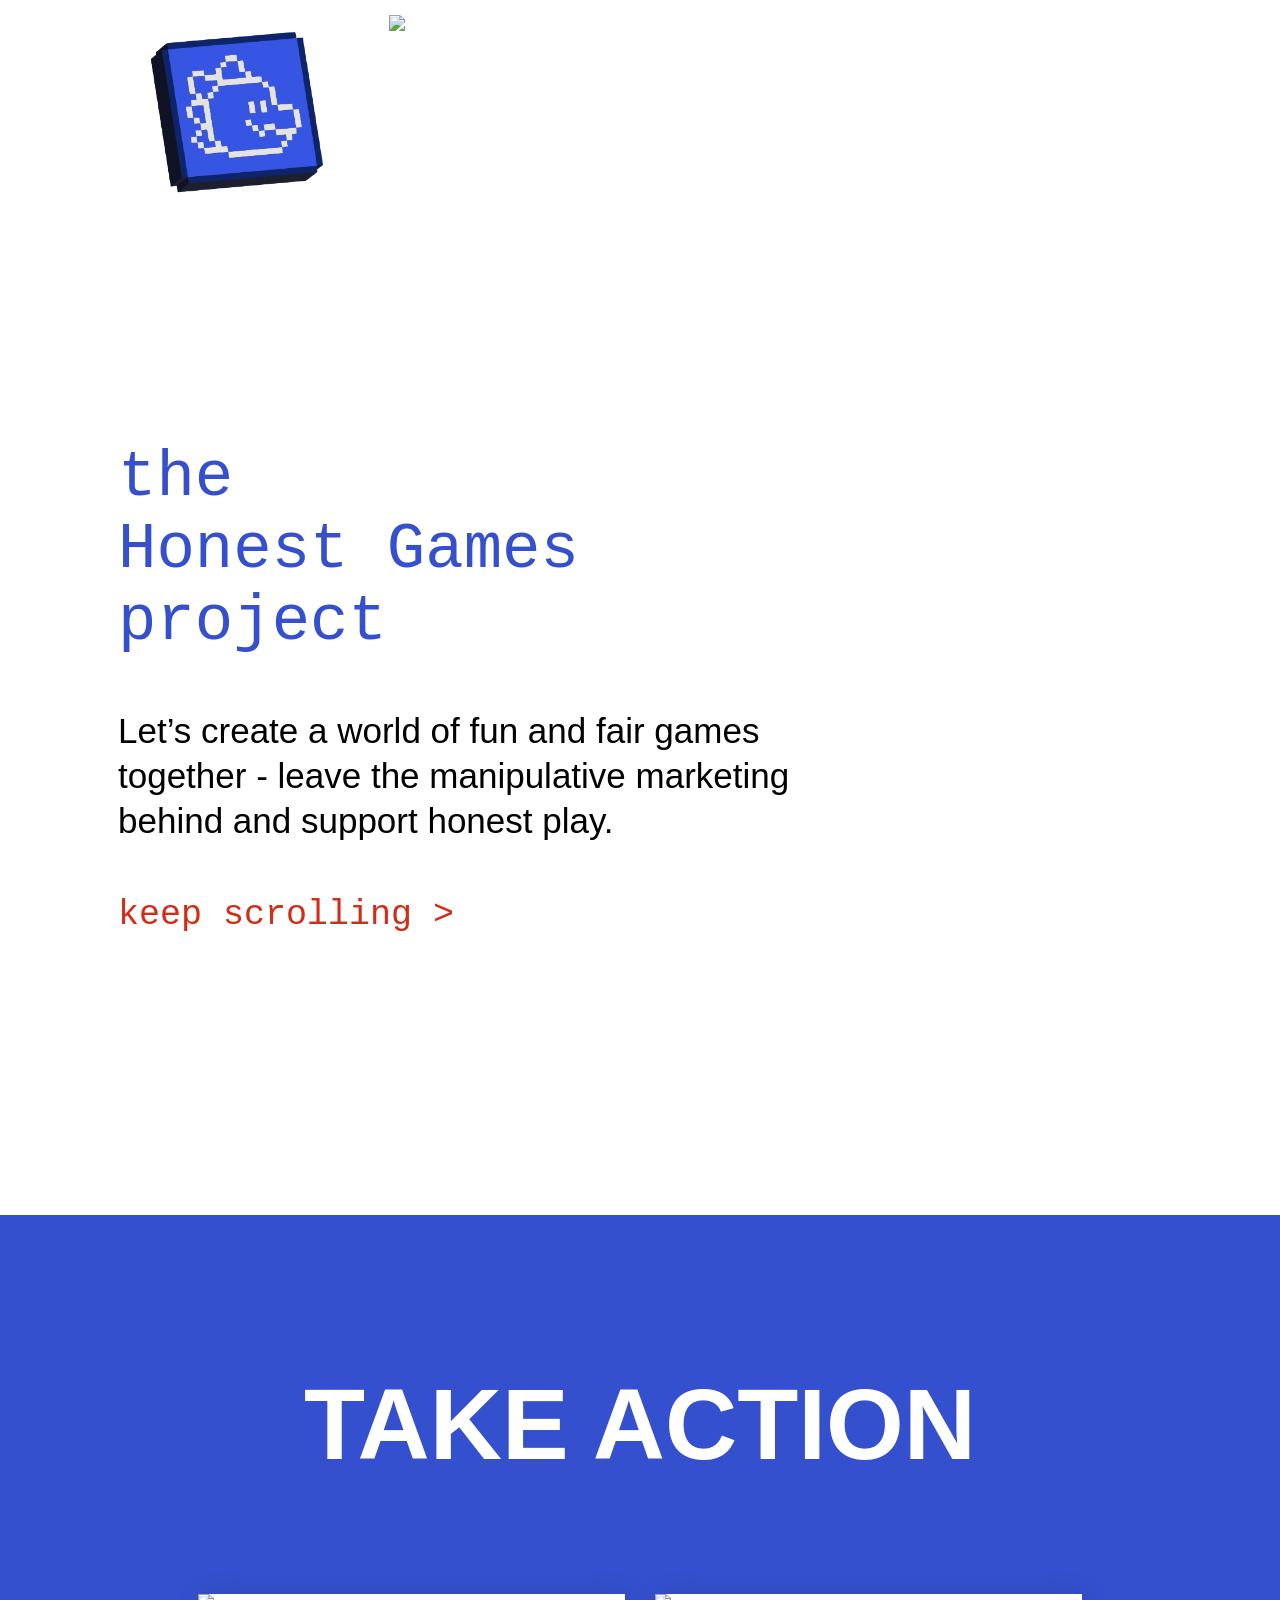
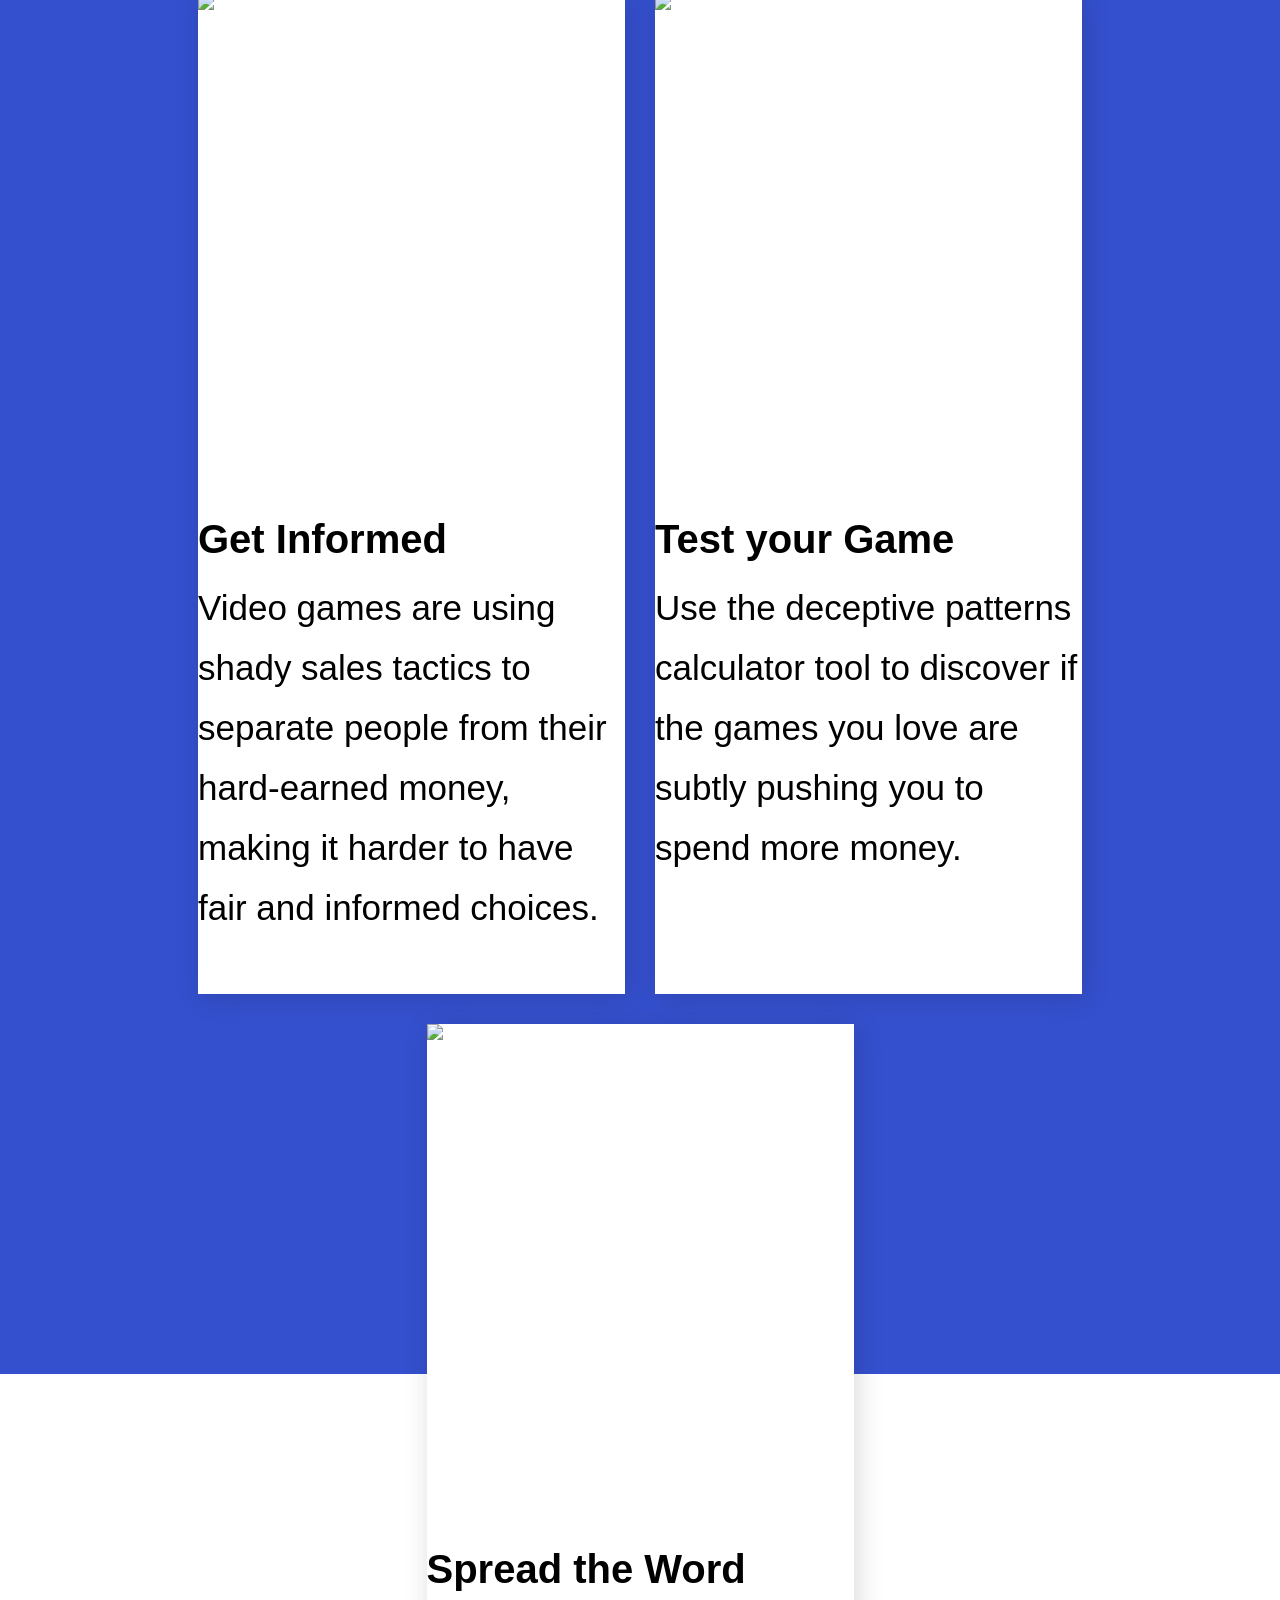
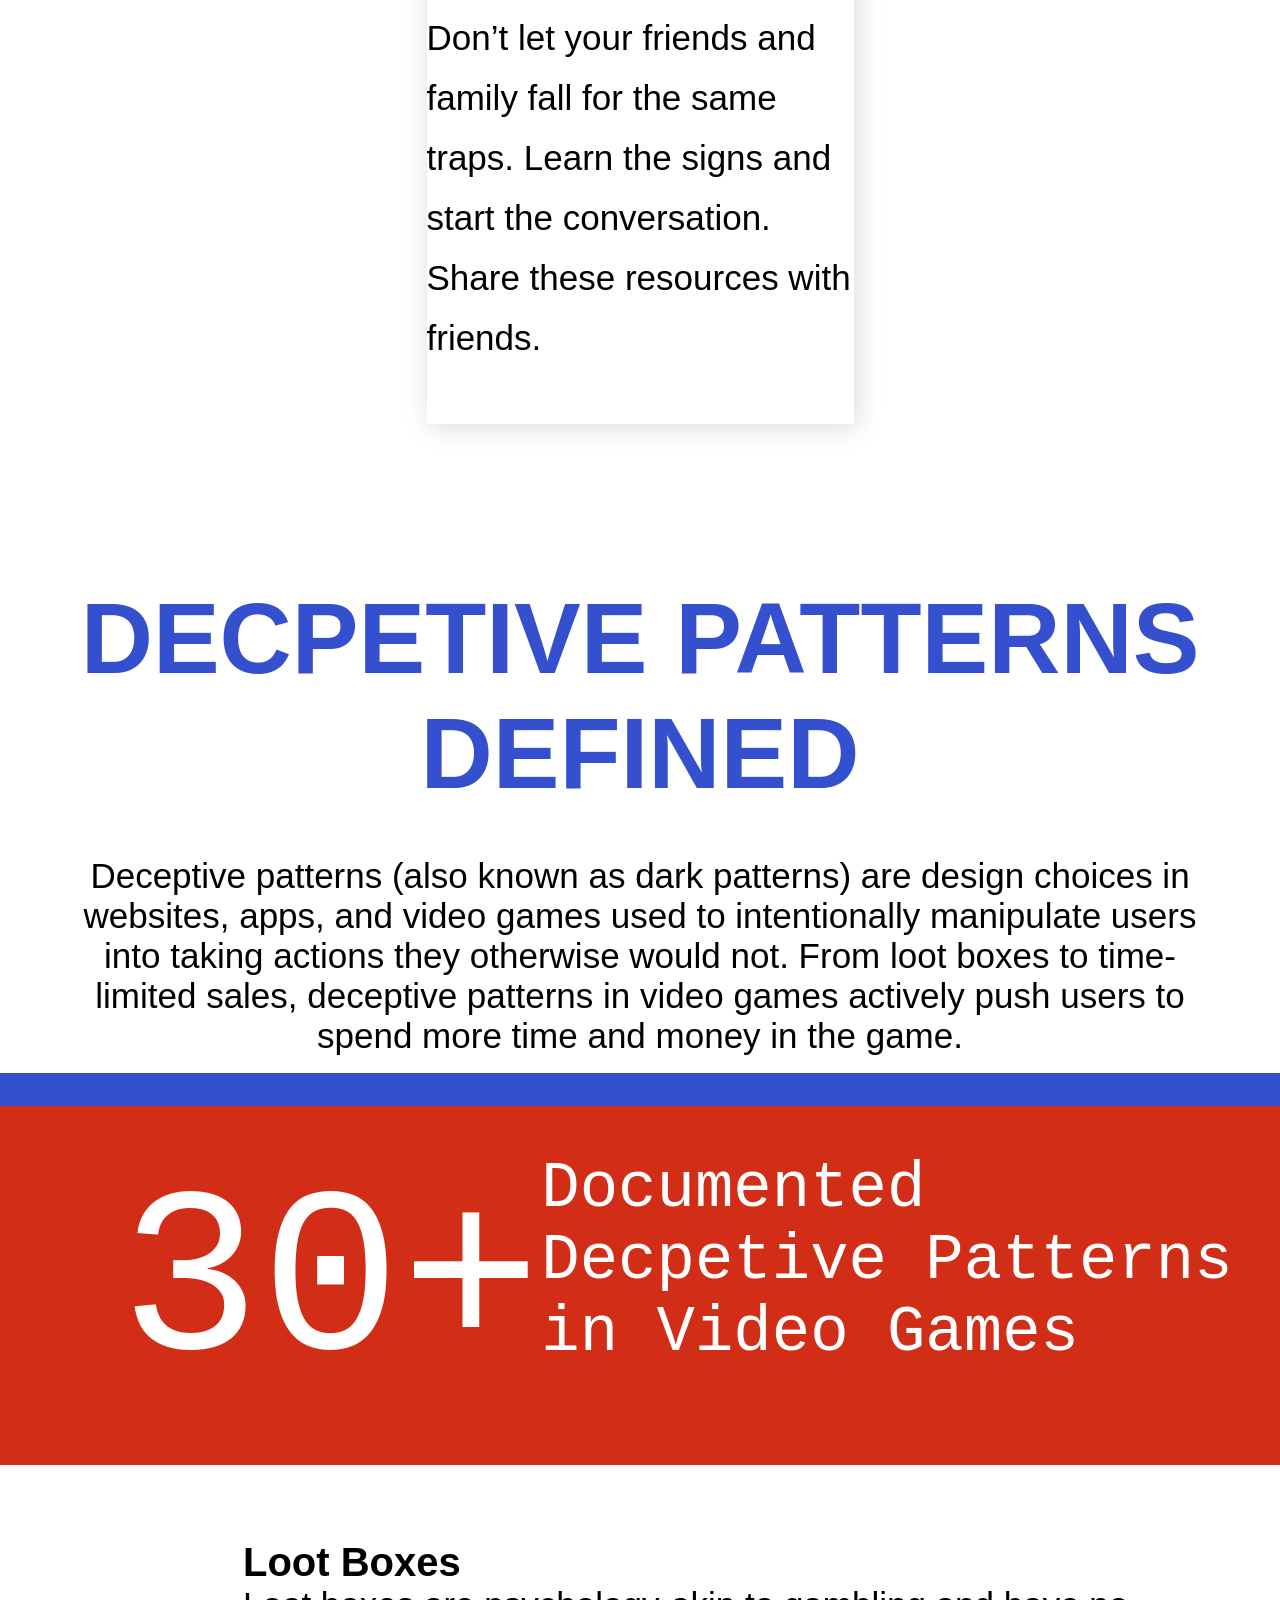
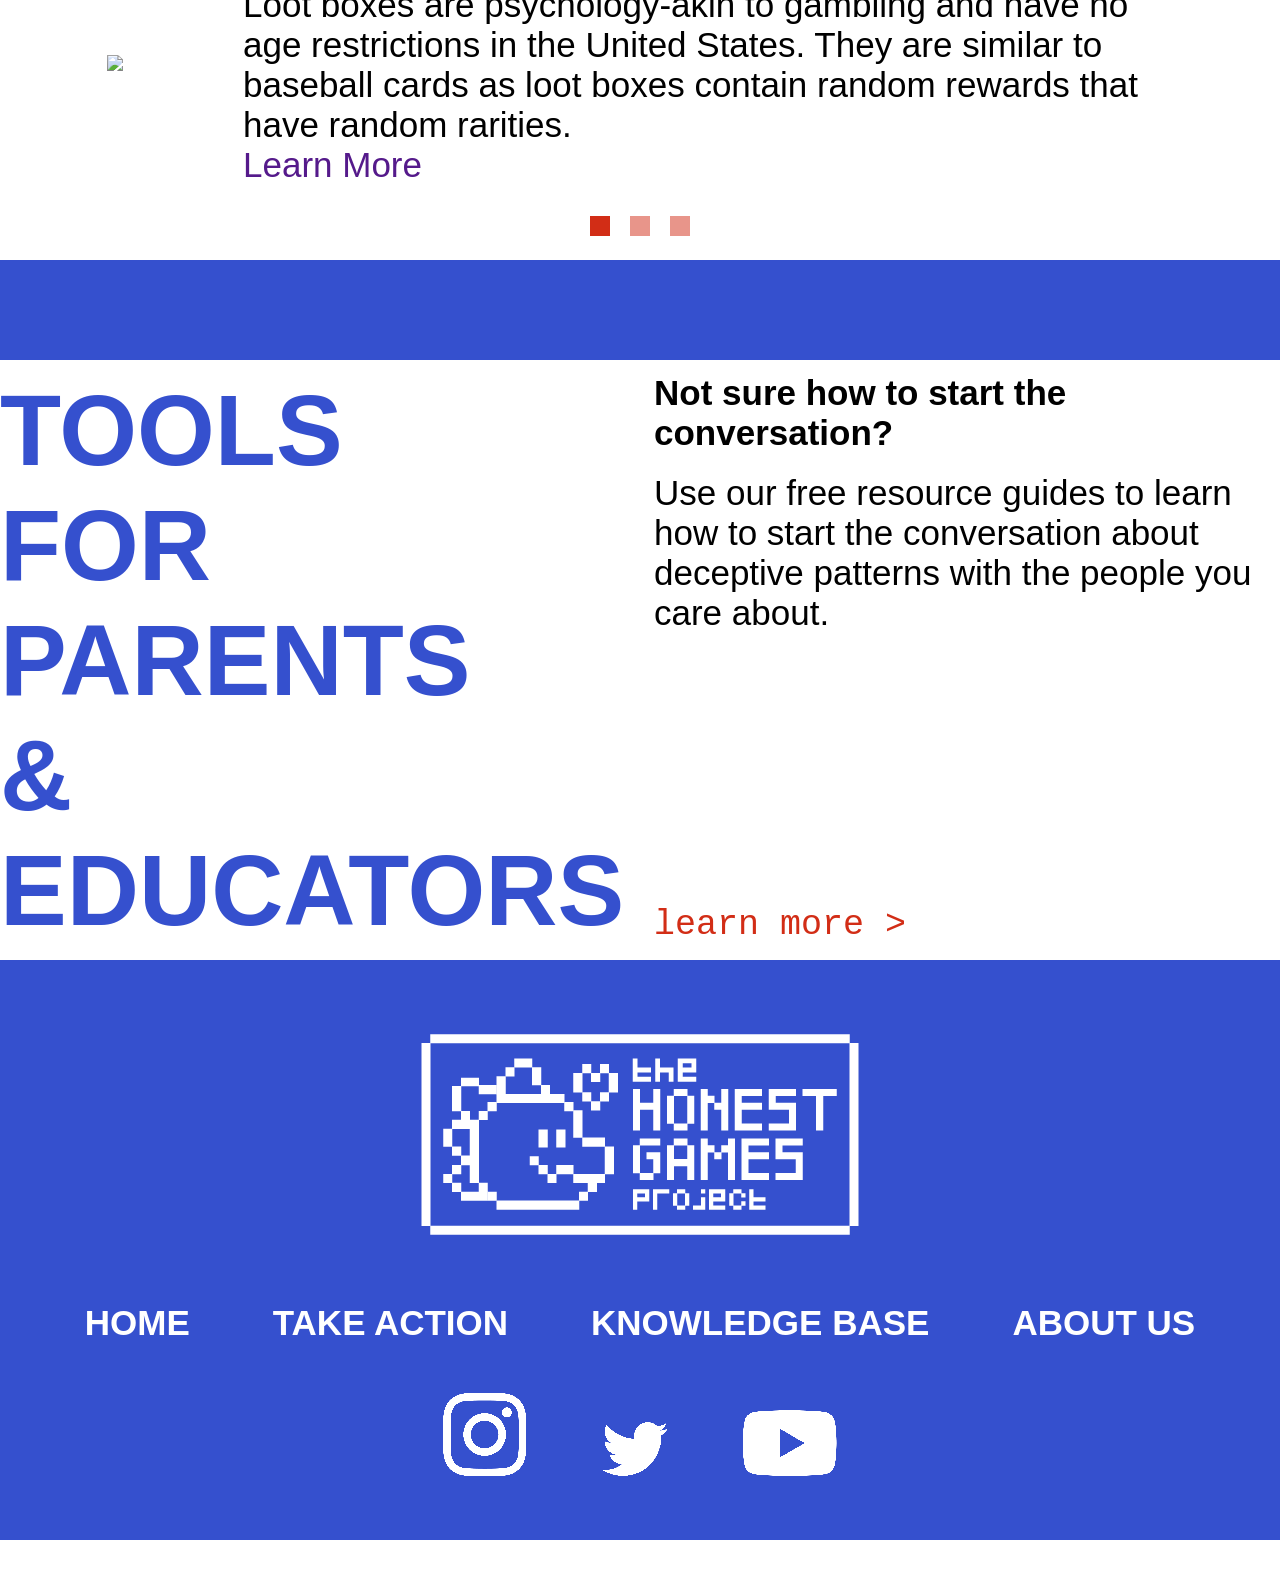
==== Honest-Games-Site/index.html @ c94dab8a "Adding website files from desktop" ====
<!doctype html>
<html lang="en">
    <head>
        <meta charset="UTF-8" />
        <title>Honest Games Project</title>
        <link rel="stylesheet" href="./style/styles.css" />
        <link rel="stylesheet" href="https://use.typekit.net/ywt3vrl.css" />
        <!--Fonts-->
        <style>

        </style>
    </head>
    <body>
        <header class="siteHeader">
            <a href="index.html">
                <img id="navLogo" src="./media/Honest-Games-Project-Nav-Logo.png" alt="Honest Games Project logo."
            /></a>
            <a class="hamburger"  aria-label="Toggle navigation"><img src="./icons/bars-solid.svg"></a>
            <nav id="topNav">
                <ul class="upperCase">
                    <li><a href="index.html">Home</a></li>
                    <li><a href="">Take Action</a></li>
                    <li><a href="">Knowledge Base</a></li>
                    <li><a href="">About Us</a></li>
                </ul>
            </nav>
        </header>
        <div id="introContainer">
            <div>
                <h1 class="title">the <br />Honest Games <br />project</h1>
                <p>
                    Let’s create a world of fun and fair games together - leave the manipulative marketing behind and
                    support honest play.
                </p>
                <p class="lowerCase accentLink">Keep Scrolling &gt;</p>
            </div>
        </div>
        <!--<img src="/Media/hero-illustration.png" />-->

        <div id="mainDiv">
            <div id="takeActionContainer">
                <h2 class="upperCase">Take Action</h2>
                <div class="threeUpContainer">
                    <div class="threeUpItem">
                        <img src="https://placehold.co/515x495" />
                        <div>
                            <h3>Get Informed</h3>
                            <p>
                                Video games are using shady sales tactics to separate people from their hard-earned
                                money, making it harder to have fair and informed choices.
                            </p>
                        </div>
                    </div>
                    <div class="threeUpItem">
                        <img src="https://placehold.co/515x495" />
                        <div>
                            <h3>Test your Game</h3>
                            <p>
                                Use the deceptive patterns calculator tool to discover if the games you love are subtly
                                pushing you to spend more money.
                            </p>
                        </div>
                    </div>
                    <div class="threeUpItem">
                        <img src="https://placehold.co/515x495" />
                        <div>
                            <h3>Spread the Word</h3>
                            <p>
                                Don’t let your friends and family fall for the same traps. Learn the signs and start the
                                conversation. Share these resources with friends.
                            </p>
                        </div>
                    </div>
                </div>
            </div>
            <div id="deceptivePattersContainer">
                <div id="definedContainer">
                    <h2 class="upperCase">Decpetive Patterns Defined</h2>
                    <p>
                        Deceptive patterns (also known as dark patterns) are design choices in websites, apps, and video
                        games used to intentionally manipulate users into taking actions they otherwise would not. From
                        loot boxes to time-limited sales, deceptive patterns in video games actively push users to spend
                        more time and money in the game.
                    </p>
                </div>
                <div id="patternsCarouselContainer">
                    <div id="patternsCarouselHeader">
                        <div><p>30+</p></div>
                        <div><p>Documented Decpetive Patterns in Video Games</p></div>
                    </div>
                    <div id="patternsCarouselContent">
                        <div class="patternsCarouselItem">
                            <img src="https://placehold.co/700x580" />
                            <div>
                                <h4>Loot Boxes</h4>
                                <p>
                                    Loot boxes are psychology-akin to gambling and have no age restrictions in the
                                    United States. They are similar to baseball cards as loot boxes contain random
                                    rewards that have random rarities.
                                </p>
                                <p><a href="">Learn More</a></p>
                            </div>
                        </div>
                        <div class="patternsCarouselItem">
                            <img src="https://placehold.co/700x580" />
                            <div>
                                <h4>Pay to Win</h4>
                                <p>
                                    Ability to gain in-game progress by spending money, usually gaining advantages over
                                    other players. Games can manipulate players by slowly ramping up the difficulty and
                                    reduce the effectiveness of the player, pushing payment as the only way of
                                    progression.
                                </p>
                                <p><a href="">Learn More</a></p>
                            </div>
                        </div>
                        <div class="patternsCarouselItem">
                            <img src="https://placehold.co/700x580" />
                            <div>
                                <h4>Impersonation</h4>
                                <p>
                                    Some games will impersonate your real life friends using your contact data, trying
                                    to trick you into thinking your friends are playing. Sometimes these "friends" will
                                    have fake high-scores or send you in-game gifts.
                                </p>
                                <p><a href="">Learn More</a></p>
                            </div>
                        </div>
                    </div>
                </div>
            </div>
            <div id="parentsContainer">
                <div>
                    <h2 class="upperCase">Tools for Parents & Educators</h2>
                    <div>
                        <div>
                            <p>Not sure how to start the conversation?</p>
                            <p>
                                Use our free resource guides to learn how to start the conversation about deceptive
                                patterns with the people you care about.
                            </p>
                        </div>
                        <p class="lowerCase accentLink"><a href="">Learn More &gt;</a></p>
                    </div>
                </div>
            </div>
        </div>
        <footer>
            <div>
                <a href="index.html">
                    <img src="media/honest-games-logo-footer.png" />
                </a>
                <nav>
                    <ul class="upperCase">
                        <li><a href="index.html">Home</a></li>
                        <li><a href="">Take Action</a></li>
                        <li><a href="">Knowledge Base</a></li>
                        <li><a href="">About Us</a></li>
                    </ul>
                </nav>
                <div id="socialContainer">
                    <img src="media/instagram-logo.png" />
                    <img src="media/twitter-logo.png" />
                    <img src="media/youtube-logo.png" />
                </div>
            </div>
        </footer>
        <script src=scripts/core.js;></script>
        <script src="scripts/carousel.js"></script>
    </body>
</html>
---- Honest-Games-Site/style/styles.css ----
/*Fonts*/
@font-face {
    font-family: "FFF Forward";
    font-style: normal;
    font-weight: 400;
    src: url(fonts/FFFFORWA.TTF) format ("truetype");
}
/*Vars for reference*/
:root {
    /*colors*/
    --brandPrimary: #3550ce;
    --black: #000000;
    --white: #ffffff;
    --brandAccent: #d22d16;

    /*fonts*/
    --primaryFont: futura-pt, sans-serif;
    --accentFont: "FFF Forward", "Consolas", monospace;

    /* content sizing*/
    --widthBodyContent: 1615px;

    /*Font sizing*/
    --medium: 1.5rem;
    --mediumLarge: 2.188rem;
    --large: 2.5rem;
    --xLarge: 4rem;
    --xxLarge: 6.25rem;
}

/*Basics*/
* {
    margin: 0;
    padding: 0;
    box-sizing: border-box;
}

/*Global Elements*/
body {
    font-family: var(--primaryFont);
    font-style: normal;
}
h2 {
    font-size: var(--xxLarge);
}
a {
    text-decoration: none;
}

nav ul {
    list-style: none;
}
nav ul a {
    font-weight: 700;
}
.upperCase {
    text-transform: uppercase;
}
.lowerCase {
    text-transform: lowercase;
}

.accentLink {
    color: var(--brandAccent);
    font-family: var(--accentFont);
    font-size: var(--mediumLarge);
    line-height: 45px;
}
/*Header Section*/
header {
    display: flex;
    padding: 15px 0 0 138px;
    gap: 56px;
}
#navLogo {
    max-width: 195px;
}

/*Hamburger Menu*/
/*
.hamburger {
}
*/
#topNav {
    display: none;
    align-content: center;
    align-items: center;
}
#topNav ul {
    display: flex;
    gap: 60px;
    /*align-content: center;*/
    flex-wrap: wrap;
    font-size: var(--medium);
}
#topNav a {
    color: var(--brandPrimary);
    padding: 10px;
    transition: color 0.15s ease-out 1ms;
}
#topNav a:hover {
    color: var(--brandAccent);
}

/*Introduction and Hero*/

#introContainer {
    display: flex;
    align-content: center;
    flex-wrap: wrap;
    background: url(./media/hero-illustration.png) no-repeat bottom right;
    background-size: contain;
    min-height: 1000px;
}
#introContainer div {
    max-width: 750px;
    margin-left: 118px;
}

#introContainer h1 {
    font-size: var(--xLarge);
    font-family: var(--accentFont);
    font-weight: 400;
    margin-bottom: 50px;
    color: var(--brandPrimary);
}
#introContainer p {
    font-size: var(--mediumLarge);
    line-height: 45px;
    margin-bottom: 50px;
}

/*Take action section*/

#takeActionContainer {
    background: rgb(53, 80, 206);
    background: linear-gradient(180deg, rgba(53, 80, 206, 1) 73%, rgba(255, 255, 255, 1) 65%);
}

#takeActionContainer h2 {
    color: var(--white);
    padding-top: 152px;
    margin-bottom: 112px;
    text-align: center;
}

.threeUpContainer {
    display: flex;
    justify-content: center;
    max-width: var(--widthBodyContent);
    margin: auto;
    gap: 30px;
    flex-wrap: wrap;
    margin-bottom: 57px;
}

.threeUpItem {
    display: grid;
    grid-template-rows: 1fr 1fr;
    align-content: flex-start;
    max-width: 515px;
    background-color: var(--white);
    padding-bottom: 46px;
    min-height: 1000px;
    box-shadow: 3px 3px 25px 0 #00000026;
}

.threeUpItem h3 {
    font-size: var(--large);
    line-height: 45px;
    padding-top: 46px;
    padding-bottom: 16px;
    margin: auto;
    max-width: 427px;
}
.threeUpItem p {
    font-size: var(--mediumLarge);
    line-height: 60px;
    margin: auto;
    max-width: 427px;
}
#deceptivePattersContainer {
    background: var(--white);
    background: linear-gradient(180deg, var(--white) 40%, var(--brandPrimary) 20%);
}

#definedContainer {
    padding-top: 100px;
    text-align: center;
}

#definedContainer h2 {
    margin-bottom: 45px;
    color: var(--brandPrimary);
}
#definedContainer p {
    max-width: 1125px;
    margin: auto;
    font-size: var(--mediumLarge);
    margin-bottom: 50px;
}

#patternsCarouselContainer {
    max-width: var(--widthBodyContent);
    margin: auto;
    display: flex;
    flex-direction: column;
    padding-bottom: 100px;
}

#patternsCarouselContainer #patternsCarouselHeader {
    background-color: var(--brandAccent);
    text-align: center;
    font-size: var(--xLarge);
    display: flex;
    align-content: flex-start;
    flex-wrap: nowrap;
    padding: 47px 47px 47px 120px;
    font-family: var(--accentFont);
    color: var(--white);
    font-weight: 400;
}
#patternsCarouselContainer #patternsCarouselHeader div:first-child {
    font-size: 14.625rem;
}
#patternsCarouselContainer #patternsCarouselHeader div:last-child {
    text-align: left;
    overflow: hidden;
}

#patternsCarouselContent {
    position: relative;
    background-color: var(--white);
    padding-bottom: 75px;
}
.patternsCarouselItem {
    min-height: fit-content;
    display: none;
    align-items: center;
    margin: 75px 107px 0 107px;
    gap: 120px;
}

.patternsCarouselItem--selected {
    display: flex;
    /*flex-wrap: wrap;*/
}

/* Backup in case JS fails.
            .patternsCarouselItem:first-child {
                display: flex;
            }
            */
.patternsCarouselItem img {
    max-width: 580px;
}
.patternsCarouselItem h4 {
    font-size: var(--large);
}
.patternsCarouselItem p {
    font-size: var(--mediumLarge);
}

.patternsCarouselNav {
    width: 100%;
    padding: 20px 0;
    position: absolute;
    bottom: 0;
    left: 0;
    text-align: center;
}
.patternsCarouselButtons {
    width: 20px;
    height: 20px;
    display: inline-block;
    background: rgba(210, 45, 22, 0.5);
    margin: 0 10px;
    cursor: pointer;
}

.patternsCarouselButtons--selected {
    background: var(--brandAccent);
}

#parentsContainer {
    background-image: url(media/parents-mascot.png);
    background-repeat: no-repeat;
    background-position: center right;
    width: 100%;
    height: 600px;
    align-content: center;
}
#parentsContainer > div {
    max-width: var(--widthBodyContent);
    display: flex;
    margin: auto;
    /*padding: 75px;*/
    gap: 88px;
}

#parentsContainer > div > div {
    display: flex;
    flex-direction: column;
    max-width: 682px;
    justify-content: space-between;
}

#parentsContainer h2 {
    max-width: 566px;
    color: var(--brandPrimary);
}

#parentsContainer p {
    font-size: var(--mediumLarge);
}
#parentsContainer p:first-child {
    font-size: var(--mediumLarge);
    font-weight: 700;
    margin-bottom: 20px;
}
#parentsContainer a {
    color: var(--brandAccent);
    transition: color 0.15s ease-out 1ms;
}
#parentsContainer a:hover {
    color: var(--brandPrimary);
}

footer {
    background-color: var(--brandPrimary);
    padding: 60px 0;
}

footer > div {
    max-width: var(--widthBodyContent);
    margin: auto;
    text-align: center;
}
footer img {
    margin-bottom: 50px;
}
footer nav ul {
    display: flex;
    justify-content: center;
    flex-direction: row;
    gap: 83px;
    margin-bottom: 50px;
}
footer nav a {
    color: var(--white);
    font-size: var(--mediumLarge);
    transition: color 0.15s ease-out 1ms;
}

footer nav a:hover {
    color: var(--brandAccent);
}

#socialContainer img {
    margin: 0 36px;
}

@media screen and (min-width: 768px) {
    .hamburger {
        display: block;
    }

    nav.active {
        display: block;
    }
}
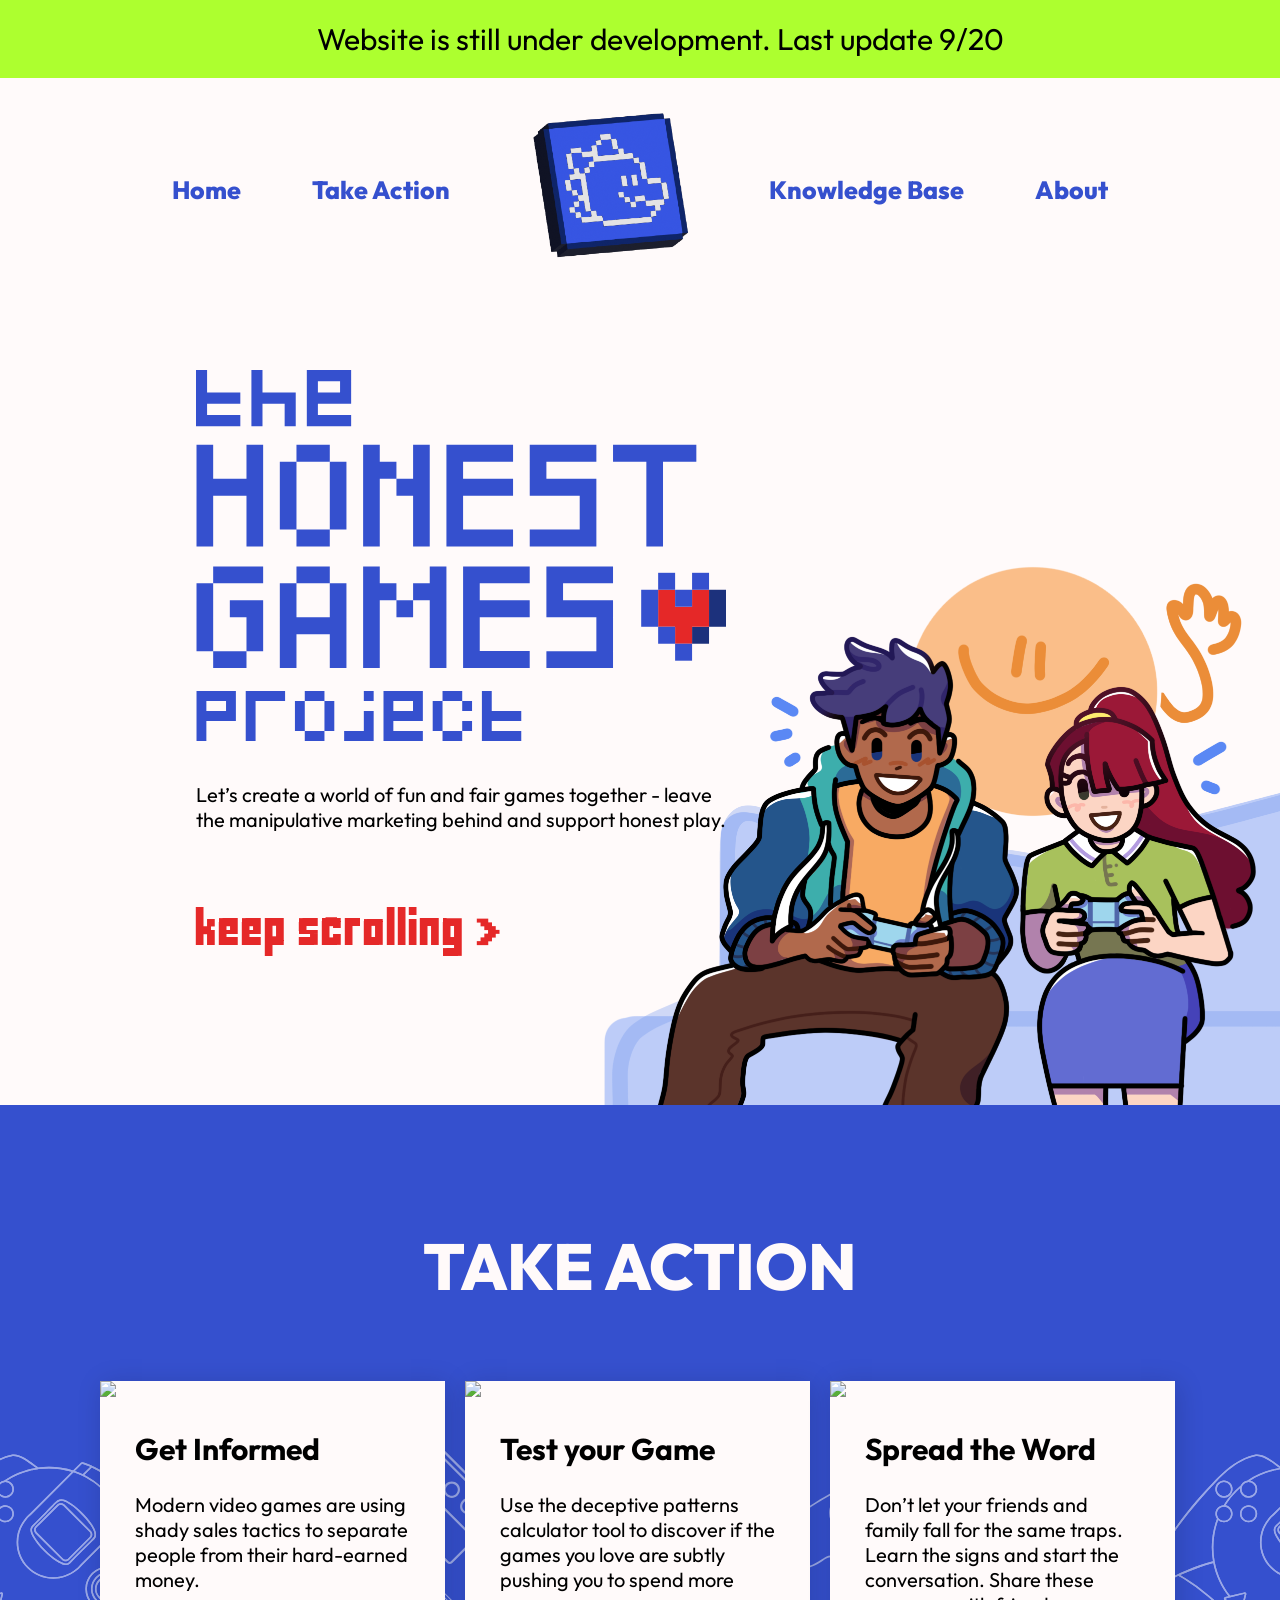
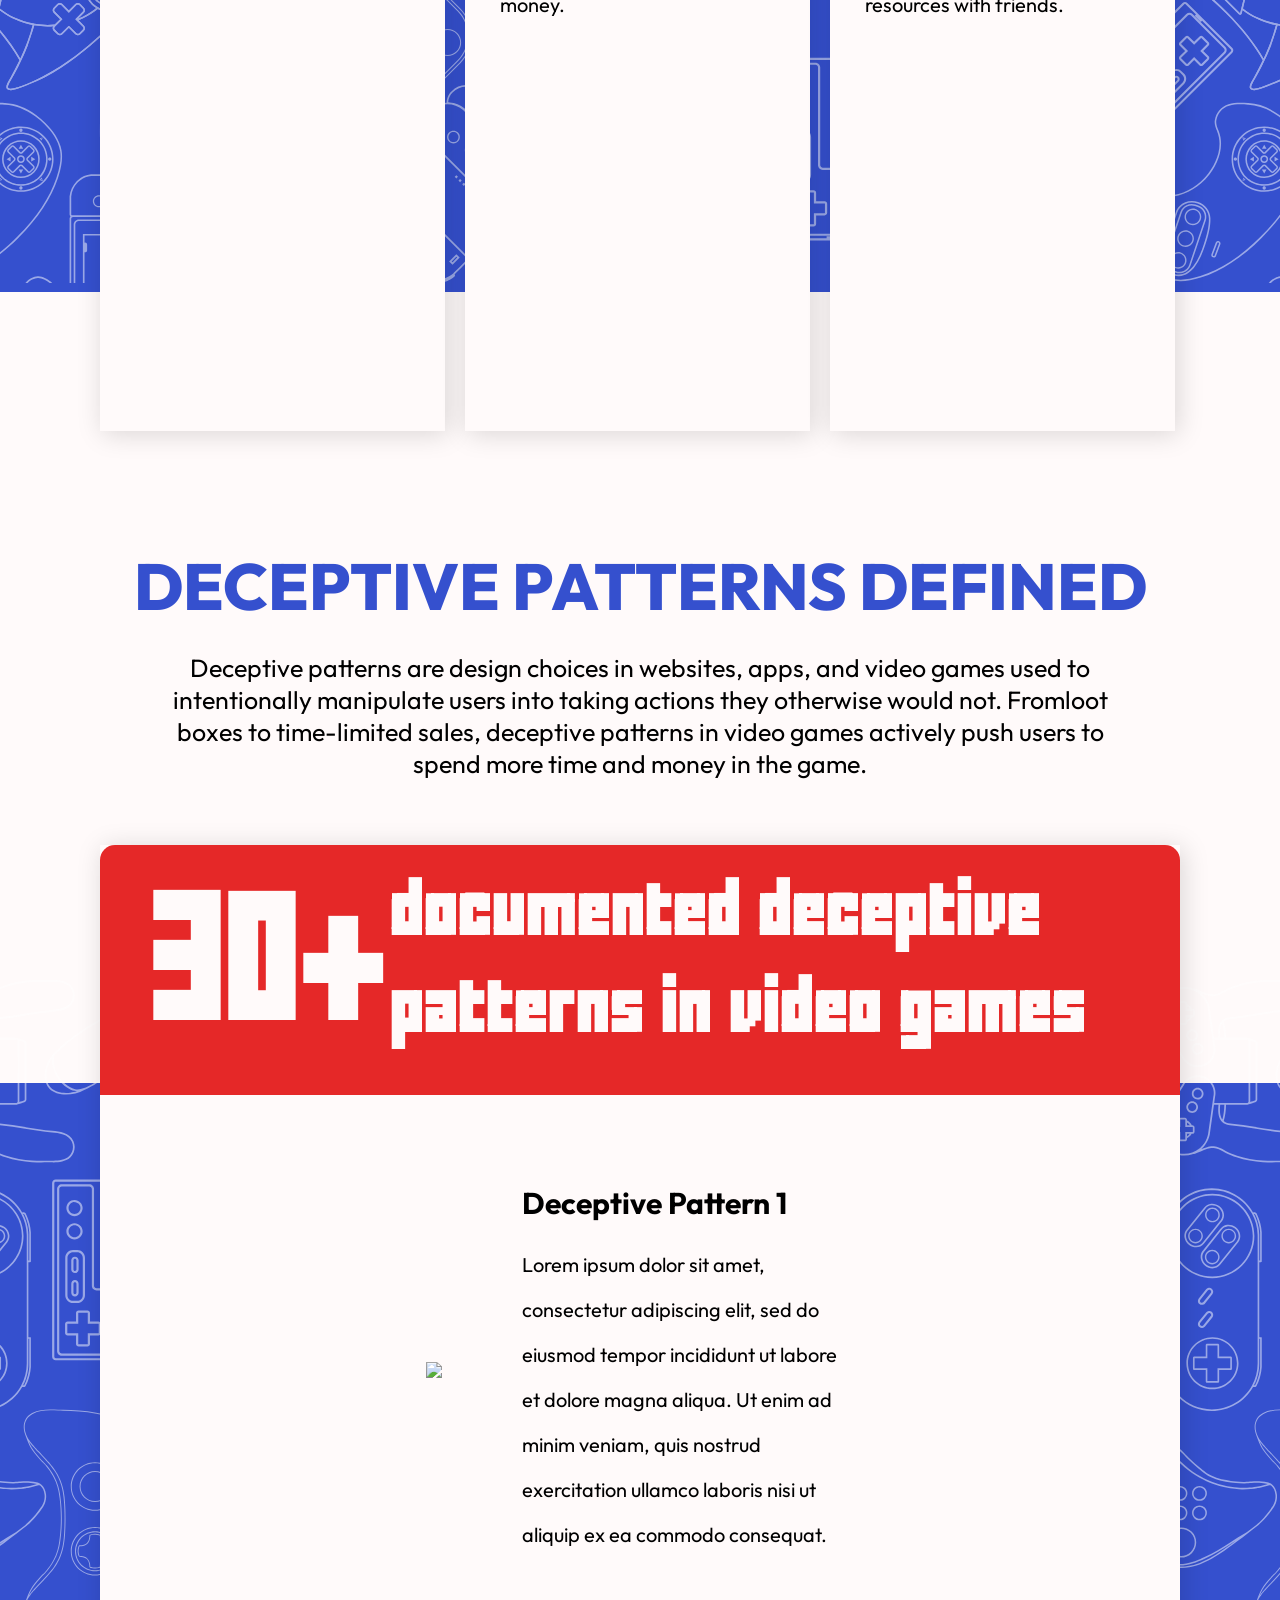
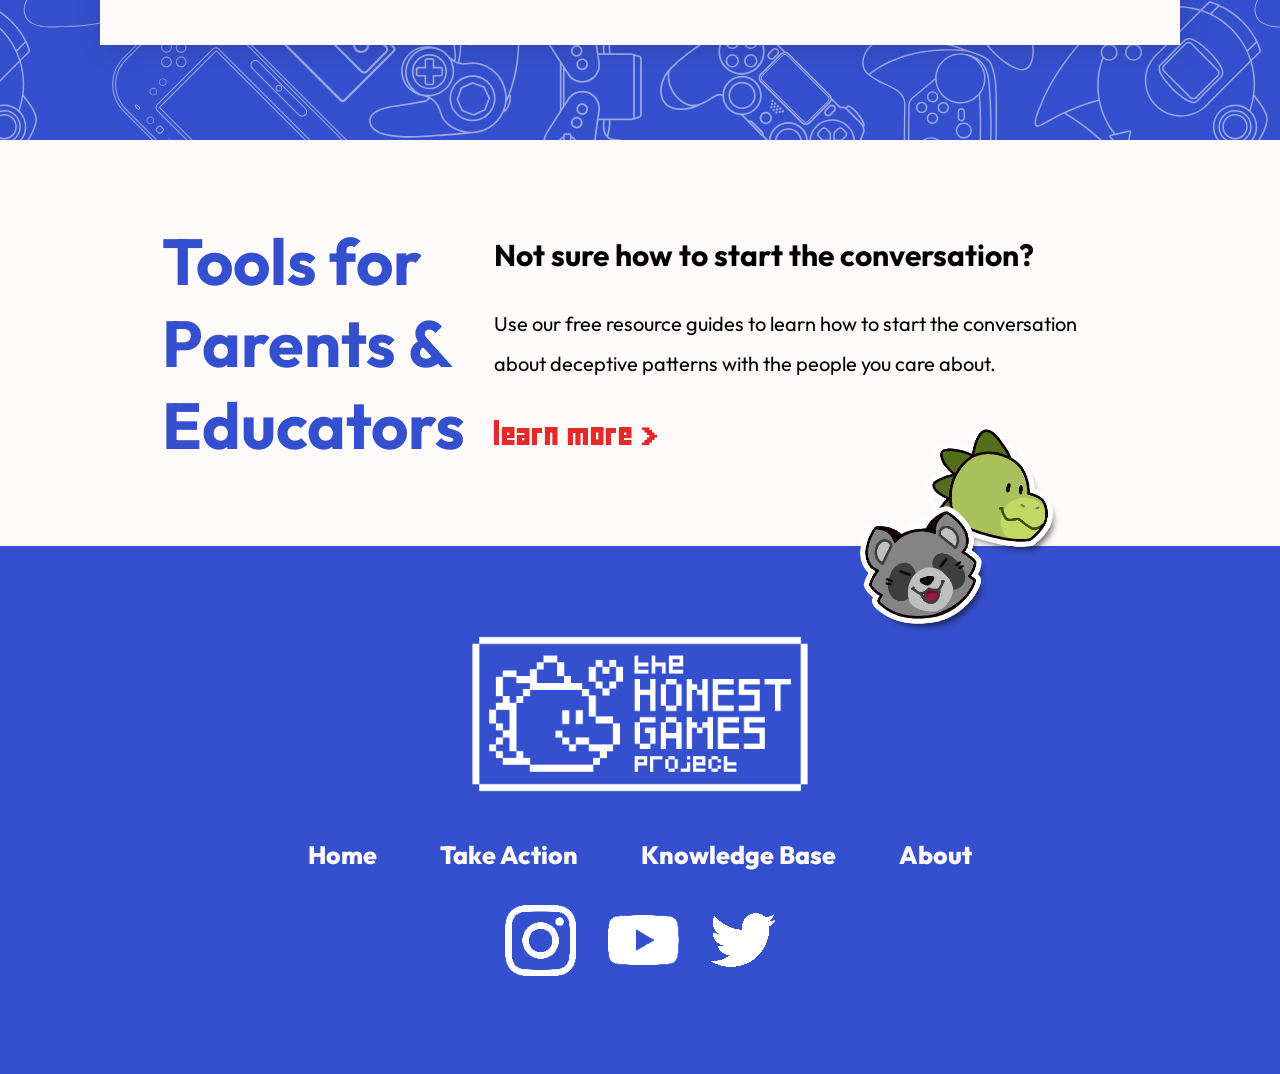
==== commit 965dd1dc: "Full Restart. Homepage Finished Full homepage finished. Working on global navigation and footers. Wi" ====
--- a/Honest-Games-Site/index.html
+++ b/Honest-Games-Site/index.html
@@ -1,171 +1,193 @@
 <!doctype html>
 <html lang="en">
     <head>
-        <meta charset="UTF-8" />
+        <meta charset="utf-8" />
         <title>Honest Games Project</title>
-        <link rel="stylesheet" href="./style/styles.css" />
-        <link rel="stylesheet" href="https://use.typekit.net/ywt3vrl.css" />
-        <!--Fonts-->
-        <style>
+        <meta name="author" content="" />
+        <meta name="description" content="" />
+        <meta name="viewport" content="width=device-width, initial-scale=1" />
 
-        </style>
+        <link href="style/global-styles.css" rel="stylesheet" />
+        <link href="style/homepage-style.css" rel="stylesheet" />
     </head>
+
     <body>
-        <header class="siteHeader">
-            <a href="index.html">
-                <img id="navLogo" src="./media/Honest-Games-Project-Nav-Logo.png" alt="Honest Games Project logo."
-            /></a>
-            <a class="hamburger"  aria-label="Toggle navigation"><img src="./icons/bars-solid.svg"></a>
-            <nav id="topNav">
-                <ul class="upperCase">
+        <header>
+            <div id="notifBar">Website is still under development. Last update 9/20</div>
+            <div id="mobileBar">
+                <a href="index.html"><img src="media/Honest-Games-Project-Nav-Logo.png" alt="home" /></a>
+                <button id="hamburgerBtn" onclick="mobileNavDisplay()">
+                    <svg viewBox="0 0 100 80" width="40" height="40" fill="#3550ce">
+                        <rect width="100" height="20"></rect>
+                        <rect y="30" width="100" height="20"></rect>
+                        <rect y="60" width="100" height="20"></rect>
+                    </svg>
+                </button>
+            </div>
+            <nav id="main-nav">
+                <ul>
                     <li><a href="index.html">Home</a></li>
-                    <li><a href="">Take Action</a></li>
-                    <li><a href="">Knowledge Base</a></li>
-                    <li><a href="">About Us</a></li>
+                    <li><a href="index.html">Take Action</a></li>
+                    <li>
+                        <a href="index.html"><img src="media/Honest-Games-Project-Nav-Logo.png" alt="home" /></a>
+                    </li>
+                    <li><a href="index.html">Knowledge Base</a></li>
+                    <li><a href="index.html">About</a></li>
                 </ul>
             </nav>
         </header>
-        <div id="introContainer">
-            <div>
-                <h1 class="title">the <br />Honest Games <br />project</h1>
-                <p>
-                    Let’s create a world of fun and fair games together - leave the manipulative marketing behind and
-                    support honest play.
-                </p>
-                <p class="lowerCase accentLink">Keep Scrolling &gt;</p>
+        <main>
+            <!--Hero Module-->
+            <div id="hero">
+                <div id="heroText">
+                    <h1 class="upperCase">
+                        <img id="desktopHero" src="media/HG-Logo-Main.svg" alt="The Honest Games Project" />
+                        <img id="mobileHero" src="media/HG-Logo-Centered-Mobile.svg" alt="The Honest Games Project" />
+                        <!--
+                        <span>The</span> <span>Honest</span><span> Games <img src="media/HG-heart-icon.png" /></span>
+                        <span>Project</span>
+                        -->
+                    </h1>
+                    <p>
+                        Let’s create a world of fun and fair games together - leave the manipulative marketing behind
+                        and support honest play.
+                    </p>
+                    <p class="lowerCase">Keep scrolling &#62;</p>
+                </div>
             </div>
-        </div>
-        <!--<img src="/Media/hero-illustration.png" />-->
 
-        <div id="mainDiv">
-            <div id="takeActionContainer">
-                <h2 class="upperCase">Take Action</h2>
-                <div class="threeUpContainer">
-                    <div class="threeUpItem">
-                        <img src="https://placehold.co/515x495" />
-                        <div>
+            <!--Take Action Module-->
+            <div id="takeActionModule">
+                <div id="takeActionContainer">
+                    <h2 class="upperCase">Take Action</h2>
+                    <div id="takeAction3up">
+                        <!-- Take Action Info Box 1-->
+                        <div class="takeAction3upBox">
                             <h3>Get Informed</h3>
                             <p>
-                                Video games are using shady sales tactics to separate people from their hard-earned
-                                money, making it harder to have fair and informed choices.
+                                Modern video games are using shady sales tactics to separate people from their
+                                hard-earned money.
                             </p>
+                            <img src="https://placehold.co/350x330" />
                         </div>
-                    </div>
-                    <div class="threeUpItem">
-                        <img src="https://placehold.co/515x495" />
-                        <div>
+
+                        <!--Take Action Info Box 2-->
+                        <div class="takeAction3upBox">
                             <h3>Test your Game</h3>
                             <p>
                                 Use the deceptive patterns calculator tool to discover if the games you love are subtly
                                 pushing you to spend more money.
                             </p>
+                            <img src="https://placehold.co/350x330" />
                         </div>
-                    </div>
-                    <div class="threeUpItem">
-                        <img src="https://placehold.co/515x495" />
-                        <div>
+
+                        <!-- Take Action Info Box 3-->
+                        <div class="takeAction3upBox">
                             <h3>Spread the Word</h3>
                             <p>
                                 Don’t let your friends and family fall for the same traps. Learn the signs and start the
                                 conversation. Share these resources with friends.
                             </p>
+                            <img src="https://placehold.co/350x330" />
                         </div>
                     </div>
                 </div>
             </div>
-            <div id="deceptivePattersContainer">
-                <div id="definedContainer">
-                    <h2 class="upperCase">Decpetive Patterns Defined</h2>
-                    <p>
-                        Deceptive patterns (also known as dark patterns) are design choices in websites, apps, and video
-                        games used to intentionally manipulate users into taking actions they otherwise would not. From
-                        loot boxes to time-limited sales, deceptive patterns in video games actively push users to spend
-                        more time and money in the game.
-                    </p>
-                </div>
-                <div id="patternsCarouselContainer">
-                    <div id="patternsCarouselHeader">
-                        <div><p>30+</p></div>
-                        <div><p>Documented Decpetive Patterns in Video Games</p></div>
+
+            <!--Decpetive Patterns Module-->
+            <div id="deceptivePatternsModule">
+                <h2 class="upperCase">Deceptive Patterns Defined</h2>
+                <p id="deceptivePatternsModuleIntroText">
+                    Deceptive patterns are design choices in websites, apps, and video games used to intentionally
+                    manipulate users into taking actions they otherwise would not. Fromloot boxes to time-limited sales,
+                    deceptive patterns in video games actively push users to spend more time and money in the game.
+                </p>
+                <div id="DeceptivePatternsInfoContainer">
+                    <div id="DeceptivePatternsInfoContainerHeader">
+                        <h2>
+                            <span>30+</span>
+                            <span>documented deceptive patterns in video games</span>
+                        </h2>
                     </div>
-                    <div id="patternsCarouselContent">
-                        <div class="patternsCarouselItem">
-                            <img src="https://placehold.co/700x580" />
-                            <div>
-                                <h4>Loot Boxes</h4>
-                                <p>
-                                    Loot boxes are psychology-akin to gambling and have no age restrictions in the
-                                    United States. They are similar to baseball cards as loot boxes contain random
-                                    rewards that have random rarities.
-                                </p>
-                                <p><a href="">Learn More</a></p>
-                            </div>
+                    <div class="DeceptivePatternsInfoContainerBox">
+                        <!--Decpetive Patterns Info Box 1-->
+                        <div class="DeceptivePatternsInfoContainerBoxText">
+                            <h3>Deceptive Pattern 1</h3>
+                            <p>
+                                Lorem ipsum dolor sit amet, consectetur adipiscing elit, sed do eiusmod tempor
+                                incididunt ut labore et dolore magna aliqua. Ut enim ad minim veniam, quis nostrud
+                                exercitation ullamco laboris nisi ut aliquip ex ea commodo consequat.
+                            </p>
                         </div>
-                        <div class="patternsCarouselItem">
-                            <img src="https://placehold.co/700x580" />
-                            <div>
-                                <h4>Pay to Win</h4>
-                                <p>
-                                    Ability to gain in-game progress by spending money, usually gaining advantages over
-                                    other players. Games can manipulate players by slowly ramping up the difficulty and
-                                    reduce the effectiveness of the player, pushing payment as the only way of
-                                    progression.
-                                </p>
-                                <p><a href="">Learn More</a></p>
-                            </div>
+                        <img src="https://placehold.co/450x400" div />
+
+                        <!--
+                        Decpetive Patterns Info Box 2
+                        <div class="DeceptivePatternsInfoContainerBox">
+                            <h3>Deceptive Pattern 2</h3>
+                            <p>
+                                Lorem ipsum dolor sit amet, consectetur adipiscing elit, sed do eiusmod tempor
+                                incididunt ut labore et dolore magna aliqua. Ut enim ad minim veniam, quis nostrud
+                                exercitation ullamco laboris nisi ut aliquip ex ea commodo consequat.
+                            </p>
+                            <img src="https://placehold.co/450x400" />
                         </div>
-                        <div class="patternsCarouselItem">
-                            <img src="https://placehold.co/700x580" />
-                            <div>
-                                <h4>Impersonation</h4>
-                                <p>
-                                    Some games will impersonate your real life friends using your contact data, trying
-                                    to trick you into thinking your friends are playing. Sometimes these "friends" will
-                                    have fake high-scores or send you in-game gifts.
-                                </p>
-                                <p><a href="">Learn More</a></p>
-                            </div>
+
+                        Decpetive Patterns Info Box 3
+                        <div class="DeceptivePatternsInfoContainerBox">
+                            <h3>Deceptive Pattern 3</h3>
+                            <p>
+                                Lorem ipsum dolor sit amet, consectetur adipiscing elit, sed do eiusmod tempor
+                                incididunt ut labore et dolore magna aliqua. Ut enim ad minim veniam, quis nostrud
+                                exercitation ullamco laboris nisi ut aliquip ex ea commodo consequat.
+                            </p>
+                            <img src="https://placehold.co/450x400" />]
                         </div>
+                        -->
                     </div>
                 </div>
             </div>
-            <div id="parentsContainer">
-                <div>
-                    <h2 class="upperCase">Tools for Parents & Educators</h2>
-                    <div>
-                        <div>
-                            <p>Not sure how to start the conversation?</p>
-                            <p>
-                                Use our free resource guides to learn how to start the conversation about deceptive
-                                patterns with the people you care about.
-                            </p>
-                        </div>
-                        <p class="lowerCase accentLink"><a href="">Learn More &gt;</a></p>
+            <!--Educator and Parents Module-->
+            <div id="educatorModule">
+                <img src="/Honest-Games-Site/media/rex-racoon-stickers.png" alt="" id="sticker" />
+                <div id="educatorContainer">
+                    <h2>Tools for Parents & Educators</h2>
+                    <div id="educatorBodyText">
+                        <p>Not sure how to start the conversation?</p>
+                        <p>
+                            Use our free resource guides to learn how to start the conversation about deceptive patterns
+                            with the people you care about.
+                        </p>
+                        <p><a href="index.html">learn more &#62;</a></p>
                     </div>
                 </div>
             </div>
-        </div>
+        </main>
         <footer>
-            <div>
-                <a href="index.html">
-                    <img src="media/honest-games-logo-footer.png" />
-                </a>
-                <nav>
-                    <ul class="upperCase">
-                        <li><a href="index.html">Home</a></li>
-                        <li><a href="">Take Action</a></li>
-                        <li><a href="">Knowledge Base</a></li>
-                        <li><a href="">About Us</a></li>
-                    </ul>
-                </nav>
-                <div id="socialContainer">
-                    <img src="media/instagram-logo.png" />
-                    <img src="media/twitter-logo.png" />
-                    <img src="media/youtube-logo.png" />
-                </div>
-            </div>
+            <a href="index.html"
+                ><img id="footerLogo" src="media/honest-games-logo-footer.png" alt="The Honest Games Project" />
+            </a>
+            <nav>
+                <ul>
+                    <li><a href="index.html">Home</a></li>
+                    <li><a href="index.html">Take Action</a></li>
+                    <li><a href="index.html">Knowledge Base</a></li>
+                    <li><a href="index.html">About</a></li>
+                </ul>
+            </nav>
+            <ul id="footerSocialMedia">
+                <li>
+                    <a href="index.html"><img src="media/instagram-logo.png" alt="Instagram" /></a>
+                </li>
+                <li>
+                    <a href="index.html"><img src="media/youtube-logo.png" alt="YouTube" /></a>
+                </li>
+                <li>
+                    <a href="index.html"><img src="media/twitter-logo.png" alt="Twitter" /></a>
+                </li>
+            </ul>
         </footer>
-        <script src=scripts/core.js;></script>
-        <script src="scripts/carousel.js"></script>
+
+        <script src="scripts/core.js"></script>
     </body>
 </html>
--- a/Honest-Games-Site/style/global-styles.css
+++ b/Honest-Games-Site/style/global-styles.css
@@ -0,0 +1,277 @@
+/*Font Import*/
+@import url("https://fonts.googleapis.com/css2?family=Outfit:wght@100..900&display=swap");
+@font-face {
+    font-family: "fff-forward";
+    src:
+        url("fonts/fff-forward.regular-webfont.woff2") format("woff2"),
+        url("fonts/fff-forward.regular-webfont.woff") format("woff");
+    font-weight: normal;
+    font-style: normal;
+}
+/*Vars for style basics*/
+:root {
+    /*Colors*/
+    --mainBrandColor: #3550ce;
+    --secondaryBrandColor: #fffafa;
+    --triggerBrandColor: #e52828;
+    --linkColor: #4286f4;
+    --copyColor: #000000;
+    /*Fonts*/
+    --primaryFont: "Outfit", sans-serif;
+    --accentFont: "fff-forward", sans-serif;
+
+    /*Text Size*/
+    --heroBannerHeadline: 8rem;
+    --heroBannerSubhead: 1.25rem;
+    --bodySectionHeadline: 6.5rem;
+    --bodySecionSubhead: 2.5rem;
+    --bodyCopyHeadline: 3rem;
+    --bodyCopyDesc: 2rem;
+    --mainCTA: 3rem;
+    --navigation: 2.5rem;
+    --buttonCTA: 4.5rem;
+
+    /*Module Width*/
+    --desktopWidth: 1080px;
+}
+
+/*Reset all margin and padding*/
+* {
+    margin: 0;
+    padding: 0;
+}
+
+html {
+    /*for easy em&rem converstion*/
+    font-size: 10px;
+
+    /*Base colors*/
+    background-color: var(--secondaryBrandColor);
+    color: var(--copyColor);
+}
+
+body {
+    /*for accessibility*/
+    font-size: 100%;
+
+    /*Basic Font*/
+    font-family: var(--primaryFont);
+}
+
+/*Basic Heading and Paragraph Styles*/
+h1 {
+    font-size: var(--heroBannerHeadline);
+}
+h2 {
+    font-size: var(--bodySectionHeadline);
+}
+h3 {
+    font-size: var(--bodyCopyHeadline);
+}
+p {
+    font-size: var(--bodyCopyDesc);
+}
+
+/*Global Text Modifiers*/
+.upperCase {
+    text-transform: uppercase;
+}
+.lowerCase {
+    text-transform: lowercase;
+}
+
+/*General Links*/
+a {
+    text-decoration: none;
+    color: var(--linkColor);
+}
+
+/*Notifcation Bar*/
+#notifBar {
+    width: 100%;
+    font-size: var(--bodyCopyHeadline);
+    background-color: greenyellow;
+    text-align: center;
+    padding: 20px;
+    /*position: fixed;*/
+}
+
+/*General Navigation*/
+nav {
+    /*Set all nav font/size*/
+    font-family: var(--primaryFont);
+    font-size: var(--navigation);
+}
+nav ul li {
+    /*remove list style from navs*/
+    list-style: none;
+}
+
+/*Header Navigation*/
+header nav {
+    max-width: var(--desktopWidth);
+    margin: auto;
+    padding-top: 2rem;
+    /*Font changes*/
+    font-weight: 800;
+}
+
+header nav ul {
+    display: flex;
+    justify-content: space-evenly;
+    align-items: center;
+}
+
+@keyframes myAnimation {
+    from {
+        top: -50px;
+        opacity: 0;
+    }
+    to {
+        top: 0;
+        opacity: 1;
+    }
+}
+header nav ul li {
+    position: relative;
+    animation-name: myAnimation;
+    animation-duration: 300ms;
+    animation-timing-function: ease;
+    animation-fill-mode: both;
+}
+header nav ul li:nth-child(1),
+header nav ul li:nth-child(5) {
+    animation-delay: 500ms;
+}
+header nav ul li:nth-child(2),
+header nav ul li:nth-child(4) {
+    animation-delay: 400ms;
+}
+header nav ul li:nth-child(3) {
+    animation-delay: 300ms;
+}
+header nav img {
+    max-width: 175px;
+    transition: transform 300ms;
+}
+header nav img:hover {
+    transform: scaleX(1.1) scaleY(1.1) rotate(-8deg);
+}
+
+header li a {
+    position: relative;
+    color: var(--mainBrandColor);
+    text-decoration: underline 0.15em rgba(255, 255, 255, 0);
+    transition: text-decoration-color 300ms;
+}
+
+header li a::after {
+    content: "";
+    padding: 50px;
+    position: absolute;
+    left: -25px;
+    top: -25px;
+}
+
+header li a:hover {
+    text-decoration-color: var(--mainBrandColor);
+    text-decoration-thickness: 0.5rem;
+}
+
+#mobileBar {
+    display: none;
+}
+
+/*Global Footer*/
+footer {
+    display: flex;
+    flex-direction: column;
+    align-items: center;
+    gap: 34px;
+    padding-top: 80px;
+    padding-bottom: 95px;
+    background-color: var(--mainBrandColor);
+}
+#footerLogo {
+    max-width: 356px;
+}
+
+footer nav ul {
+    display: flex;
+    justify-content: space-evenly;
+    align-items: center;
+    width: 100%;
+    gap: 63px;
+
+    /*Text Adjustments*/
+    font-weight: 800;
+}
+
+footer nav a {
+    position: relative;
+    color: var(--secondaryBrandColor);
+}
+
+footer nav a::after {
+    content: "  ";
+    padding: 50px;
+    position: absolute;
+    left: -25px;
+    top: -25px;
+}
+
+footer nav li a:hover {
+    text-decoration: underline;
+    text-decoration-thickness: 0.5rem;
+}
+
+#footerSocialMedia {
+    display: flex;
+    justify-content: center;
+    align-items: center;
+    gap: 32px;
+    width: 100%;
+}
+
+#footerSocialMedia li {
+    list-style: none;
+}
+
+#footerSocialMedia img {
+    max-width: 71px;
+}
+
+/*Media Query for 1200px and less*/
+@media only screen and (max-width: 1200px) {
+    header {
+        position: fixed;
+        top: 0;
+        width: 100%;
+        background-color: var(--secondaryBrandColor);
+        z-index: 999;
+    }
+    #mobileBar {
+        display: flex;
+        justify-content: space-between;
+        margin: 1.9rem 3.5rem;
+    }
+    #mobileBar img {
+        max-width: 8rem;
+    }
+    header nav {
+        display: none;
+    }
+    header nav ul {
+        flex-direction: column;
+        gap: 2rem;
+        margin: auto;
+    }
+    /*removes image*/
+    header nav ul li:nth-child(3) {
+        display: none;
+    }
+    footer nav ul {
+        flex-direction: column;
+        gap: 2rem;
+    }
+}
--- a/Honest-Games-Site/style/homepage-style.css
+++ b/Honest-Games-Site/style/homepage-style.css
@@ -0,0 +1,372 @@
+/*CSS for Homepage*/
+
+/*Hero*/
+#hero {
+    min-height: 824px;
+    background-image: url(/Honest-Games-Site/media/hero-illustration.png);
+    background-position: bottom right;
+    background-repeat: no-repeat;
+    background-size: 55%;
+
+    /*Aligning*/
+    display: flex;
+    align-items: center;
+}
+
+#heroText {
+    max-width: 675px;
+    display: flex;
+    flex-direction: column;
+    padding-left: 196px;
+}
+#heroText h1 span {
+    display: block;
+    position: relative;
+}
+/*
+#heroText img {
+    position: absolute;
+    max-height: 15rem;
+    right: 10;
+}
+*/
+
+#heroText h1 {
+    margin-bottom: 35px;
+    font-family: var(--accentFont);
+    color: var(--mainBrandColor);
+    line-height: 12rem;
+}
+#heroText p {
+    margin-bottom: 60px;
+    max-width: 53rem;
+}
+#heroText p:last-child {
+    font-family: var(--accentFont);
+    color: var(--triggerBrandColor);
+    font-size: var(--mainCTA);
+}
+#mobileHero {
+    display: none;
+}
+/*Take Action Module*/
+#takeActionModule {
+    display: flex;
+    justify-content: center;
+    background: linear-gradient(180deg, rgba(53, 80, 206, 1) 85%, rgba(255, 250, 250, 1) 85%);
+    position: relative;
+    isolation: isolate;
+    /*
+    background: url(/Honest-Games-Site/media/game-background-texture.svg),
+        linear-gradient(180deg, rgba(53, 80, 206, 1) 85%, rgba(255, 250, 250, 1) 85%);
+    background-repeat: no-repeat;
+    background-position: bottom, center;
+    */
+}
+#takeActionModule::before {
+    content: ""; /* Required for the pseudo-element to exist */
+    top: 30%;
+    left: 0;
+    position: absolute;
+    width: 100%;
+    height: 500px;
+    background-image: url("/Honest-Games-Site/media/game-background-texture-top.svg");
+    background-size: cover;
+    background-repeat: no-repeat;
+    background-position: top;
+    z-index: -1;
+}
+#takeActionContainer {
+    width: var(--desktopWidth);
+    text-align: center;
+    margin-top: 106px;
+}
+#takeActionContainer h2 {
+    line-height: 110px;
+    color: var(--secondaryBrandColor);
+    font-weight: 800;
+}
+#takeAction3up {
+    display: flex;
+    flex-direction: row;
+    gap: 20px;
+    margin-top: 60px;
+}
+.takeAction3upBox {
+    display: flex;
+    flex-direction: column;
+    max-width: 345px;
+    box-shadow: 3px 3px 25px 0 rgba(0, 0, 0, 0.15);
+    min-height: 650px;
+    background-color: var(--secondaryBrandColor);
+}
+/*Makes the image display first and the text diplay second. Makes for a better reading order for screen readers.*/
+.takeAction3upBox :nth-child(1),
+.takeAction3upBox :nth-child(2) {
+    order: 1;
+}
+.takeAction3upBox :last-child {
+    order: 0;
+}
+.takeAction3upBox h3,
+.takeAction3upBox p {
+    padding: 0 35px;
+    text-align: left;
+}
+.takeAction3upBox h3 {
+    line-height: 45px;
+    margin-top: 30px;
+    font-weight: 700;
+}
+.takeAction3upBox p {
+    margin-top: 20px;
+}
+
+/*Deceptive Patterns Defined Module*/
+#deceptivePatternsModule {
+    background: url(/Honest-Games-Site/media/game-background-texture-cropped.svg),
+        linear-gradient(0deg, rgba(53, 80, 206, 1) 55%, rgba(255, 250, 250, 1) 55%);
+    background-repeat: no-repeat;
+    background-position: bottom;
+    padding-bottom: 95px;
+}
+#deceptivePatternsModule > h2:first-child {
+    margin-top: 114px;
+    margin-bottom: 25px;
+    text-align: center;
+    color: var(--mainBrandColor);
+    font-weight: 800;
+}
+#deceptivePatternsModuleIntroText {
+    max-width: 975px;
+    text-align: center;
+    margin: auto;
+    font-size: var(--bodySecionSubhead);
+}
+#DeceptivePatternsInfoContainer {
+    max-width: var(--desktopWidth);
+    margin: auto;
+    margin-top: 65px;
+    box-shadow: 3px 3px 25px 0 rgba(0, 0, 0, 0.15);
+}
+
+#DeceptivePatternsInfoContainerHeader {
+    background-color: var(--triggerBrandColor);
+    min-height: 250px;
+    /*Text*/
+    color: var(--secondaryBrandColor);
+    font-family: var(--accentFont);
+    border-radius: 15px 15px 0 0;
+}
+#DeceptivePatternsInfoContainerHeader h2 {
+    display: flex;
+    align-items: center;
+    text-align: left;
+    font-size: var(--buttonCTA);
+    justify-content: center;
+    padding: 0 5%;
+}
+#DeceptivePatternsInfoContainerHeader h2 > span:first-child {
+    font-size: 10rem;
+    width: fit-content;
+}
+
+.DeceptivePatternsInfoContainerBox {
+    display: flex;
+    background-color: var(--secondaryBrandColor);
+    min-height: 550px;
+    justify-content: center;
+    align-items: center;
+    gap: 80px;
+}
+.DeceptivePatternsInfoContainerBoxText {
+    /*Makes text right side*/
+    order: 1;
+    max-width: 333px;
+}
+
+.DeceptivePatternsInfoContainerBoxText p {
+    margin-top: 20px;
+    line-height: 4.5rem;
+}
+.DeceptivePatternsInfoContainerBox img {
+    /*Makes image left side*/
+    order: 0;
+}
+
+#educatorModule {
+    margin: 80px auto;
+    position: relative;
+}
+#sticker {
+    width: 200px;
+    position: absolute;
+    left: 75%;
+    bottom: 0;
+    transform: translateX(-50%) translateY(80%);
+    z-index: 10;
+}
+
+#educatorContainer {
+    max-width: var(--desktopWidth);
+    margin: auto;
+    display: flex;
+    justify-content: center;
+    gap: 29px;
+}
+#educatorContainer h2 {
+    max-width: min-content;
+    color: var(--mainBrandColor);
+}
+#educatorBodyText {
+    max-width: 625px;
+    display: inherit;
+    flex-direction: column;
+    justify-content: space-around;
+}
+#educatorBodyText > p:first-child {
+    font-size: var(--bodyCopyHeadline);
+    font-weight: 700;
+    line-height: 4.5rem;
+}
+#educatorBodyText > p:nth-child(2) {
+    line-height: 4rem;
+}
+
+#educatorBodyText > p:last-child {
+    font-family: var(--accentFont);
+}
+#educatorBodyText a {
+    color: var(--triggerBrandColor);
+}
+#educatorBodyText a:hover {
+    text-decoration: underline;
+    text-decoration-thickness: 0.3rem;
+}
+
+/*Media Query for 1200px and less*/
+@media only screen and (max-width: 1200px) {
+    main {
+        /*padding-top: 3rem;*/
+    }
+    h2 {
+        font-size: 4.5rem;
+    }
+
+    /*Hero Module*/
+    #hero {
+        background-size: 65%;
+        /*background-position: bottom center;*/
+    }
+    #desktopHero {
+        display: none;
+    }
+    #mobileHero {
+        display: block;
+        max-height: 29.5rem;
+    }
+    #heroText {
+        /*margin: auto;*/
+        padding-left: 12rem;
+    }
+    #heroText p {
+        max-width: 40rem;
+        text-align: center;
+        line-height: 3rem;
+    }
+
+    /*Take Action Module*/
+    #takeActionModule {
+        background: linear-gradient(180deg, rgba(53, 80, 206, 1) 50%, rgba(255, 250, 250, 1) 50%);
+        background-color: var(--mainBrandColor);
+    }
+    #takeActionModule::before {
+        top: 0%;
+        background-image: url("http://localhost:51327/Honest-Games-Site/media/game-background-texture-cropped.svg");
+        background-size: cover;
+    }
+    #takeActionContainer {
+        margin-top: 2.5rem;
+        width: 100%;
+    }
+
+    #takeAction3up {
+        white-space: nowrap;
+        position: relative;
+        overflow-x: scroll;
+        overflow-y: hidden;
+        margin-top: 20px;
+        /*flex-direction: column;*/
+    }
+    .takeAction3upBox {
+        box-shadow: 3px 3px 10px 3px rgba(0, 0, 0, 0.15);
+        margin-bottom: 20px;
+    }
+    .takeAction3upBox :nth-child(2) {
+        white-space: normal;
+        overflow: auto;
+    }
+    .takeAction3upBox :last-child {
+        height: 300px;
+    }
+    /*Decpetive Patterns Defined Module */
+    #deceptivePatternsModule > h2:first-child {
+        max-width: 45rem;
+        margin: 7rem auto 2.5rem auto;
+    }
+    #deceptivePatternsModuleIntroText {
+        max-width: 75%;
+    }
+    #DeceptivePatternsInfoContainer {
+        max-width: 90%;
+    }
+    #DeceptivePatternsInfoContainerHeader h2 > span:first-child {
+        padding: 2rem;
+        font-size: 7rem;
+    }
+    #DeceptivePatternsInfoContainerHeader h2 > span:last-child {
+        /*max-width: 60%;*/
+    }
+    #DeceptivePatternsInfoContainerHeader h2 {
+        font-size: 2rem;
+    }
+    #DeceptivePatternsInfoContainerHeader {
+        min-height: auto;
+    }
+    .DeceptivePatternsInfoContainerBox {
+        flex-direction: column;
+        gap: 2.8rem;
+    }
+    .DeceptivePatternsInfoContainerBox img {
+        max-height: 300px;
+        padding-top: 3rem;
+    }
+    .DeceptivePatternsInfoContainerBoxText {
+        padding-bottom: 5rem;
+    }
+    .DeceptivePatternsInfoContainerBoxText p {
+        line-height: 3.5rem;
+    }
+
+    /*Education Module*/
+    #educatorContainer {
+        flex-direction: column;
+        align-items: center;
+        max-width: 85%;
+        text-align: center;
+    }
+    #educatorContainer h2 {
+        max-width: fit-content;
+    }
+}
+@media only screen and (max-width: 600px) {
+    #hero {
+        padding-bottom: 40%;
+        background-position: bottom right;
+        background-size: contain;
+    }
+    #heroText {
+        padding-left: 0;
+        margin: auto;
+    }
+}
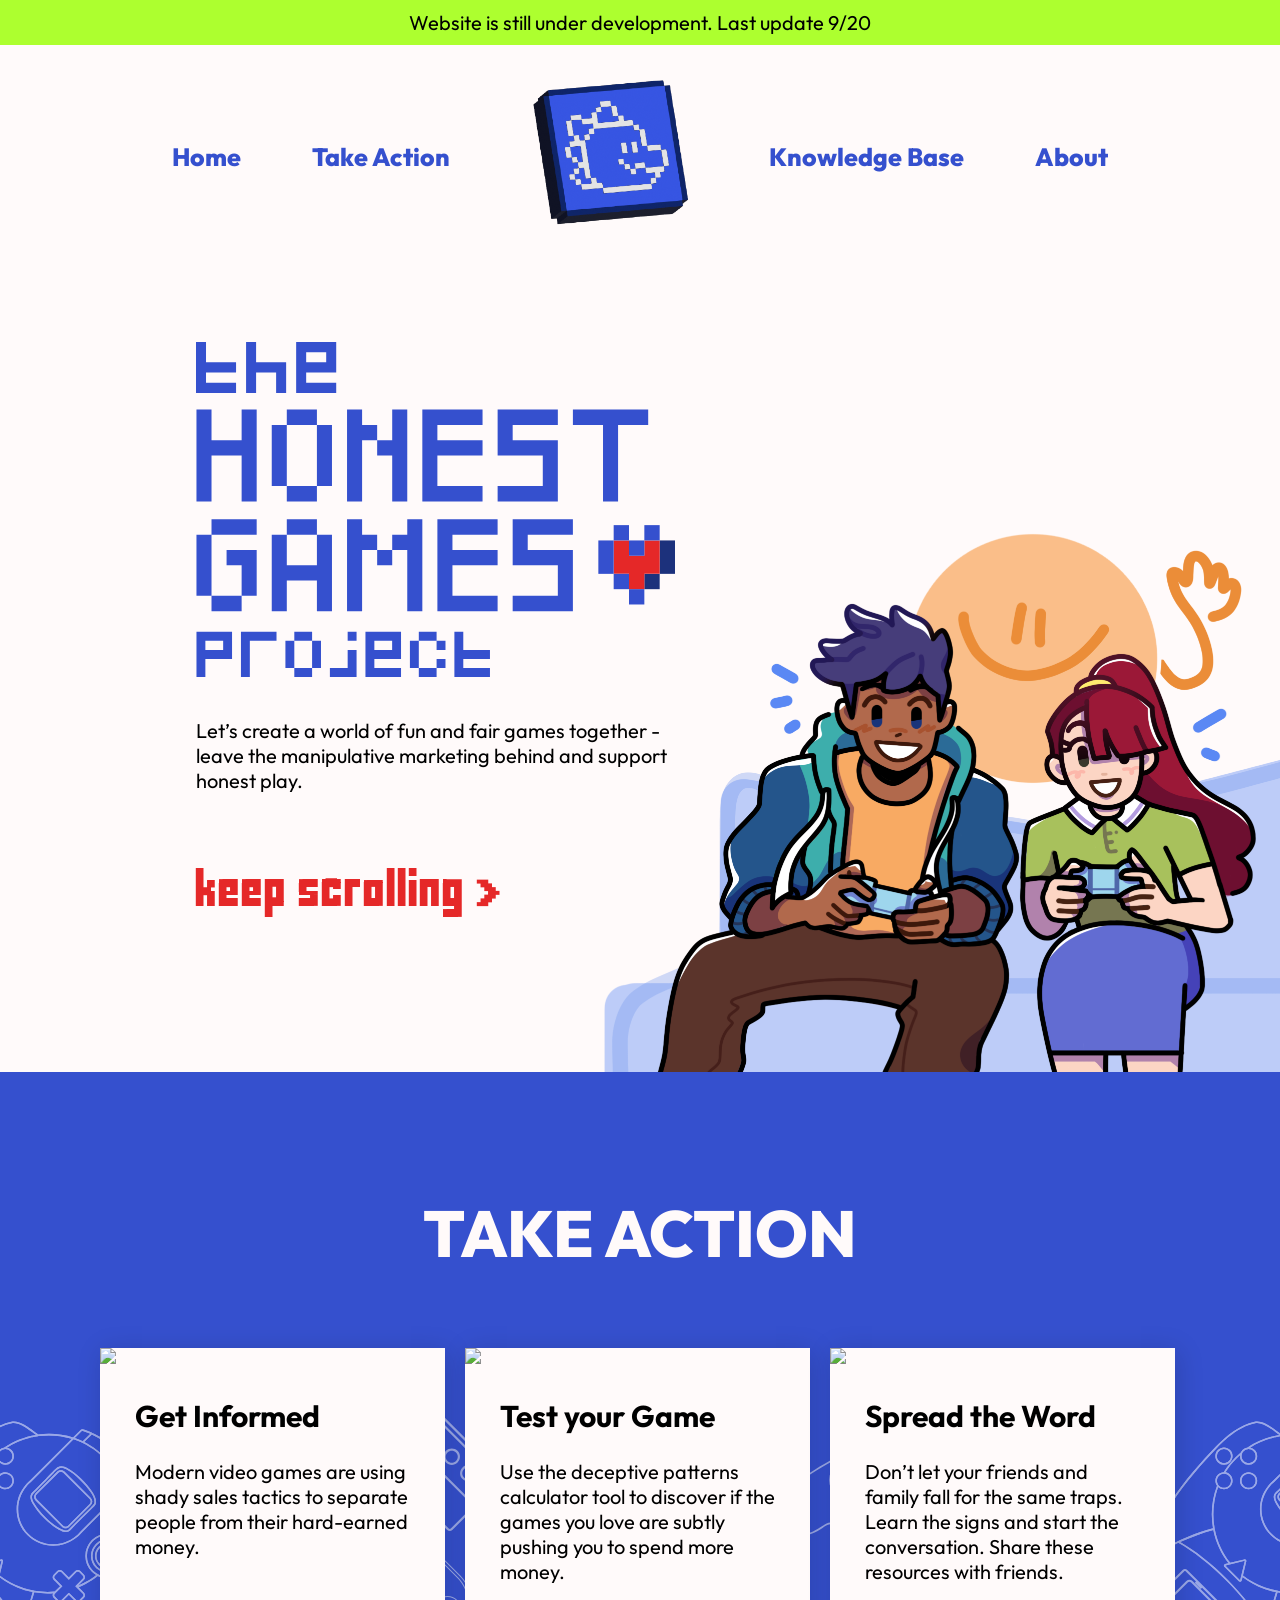
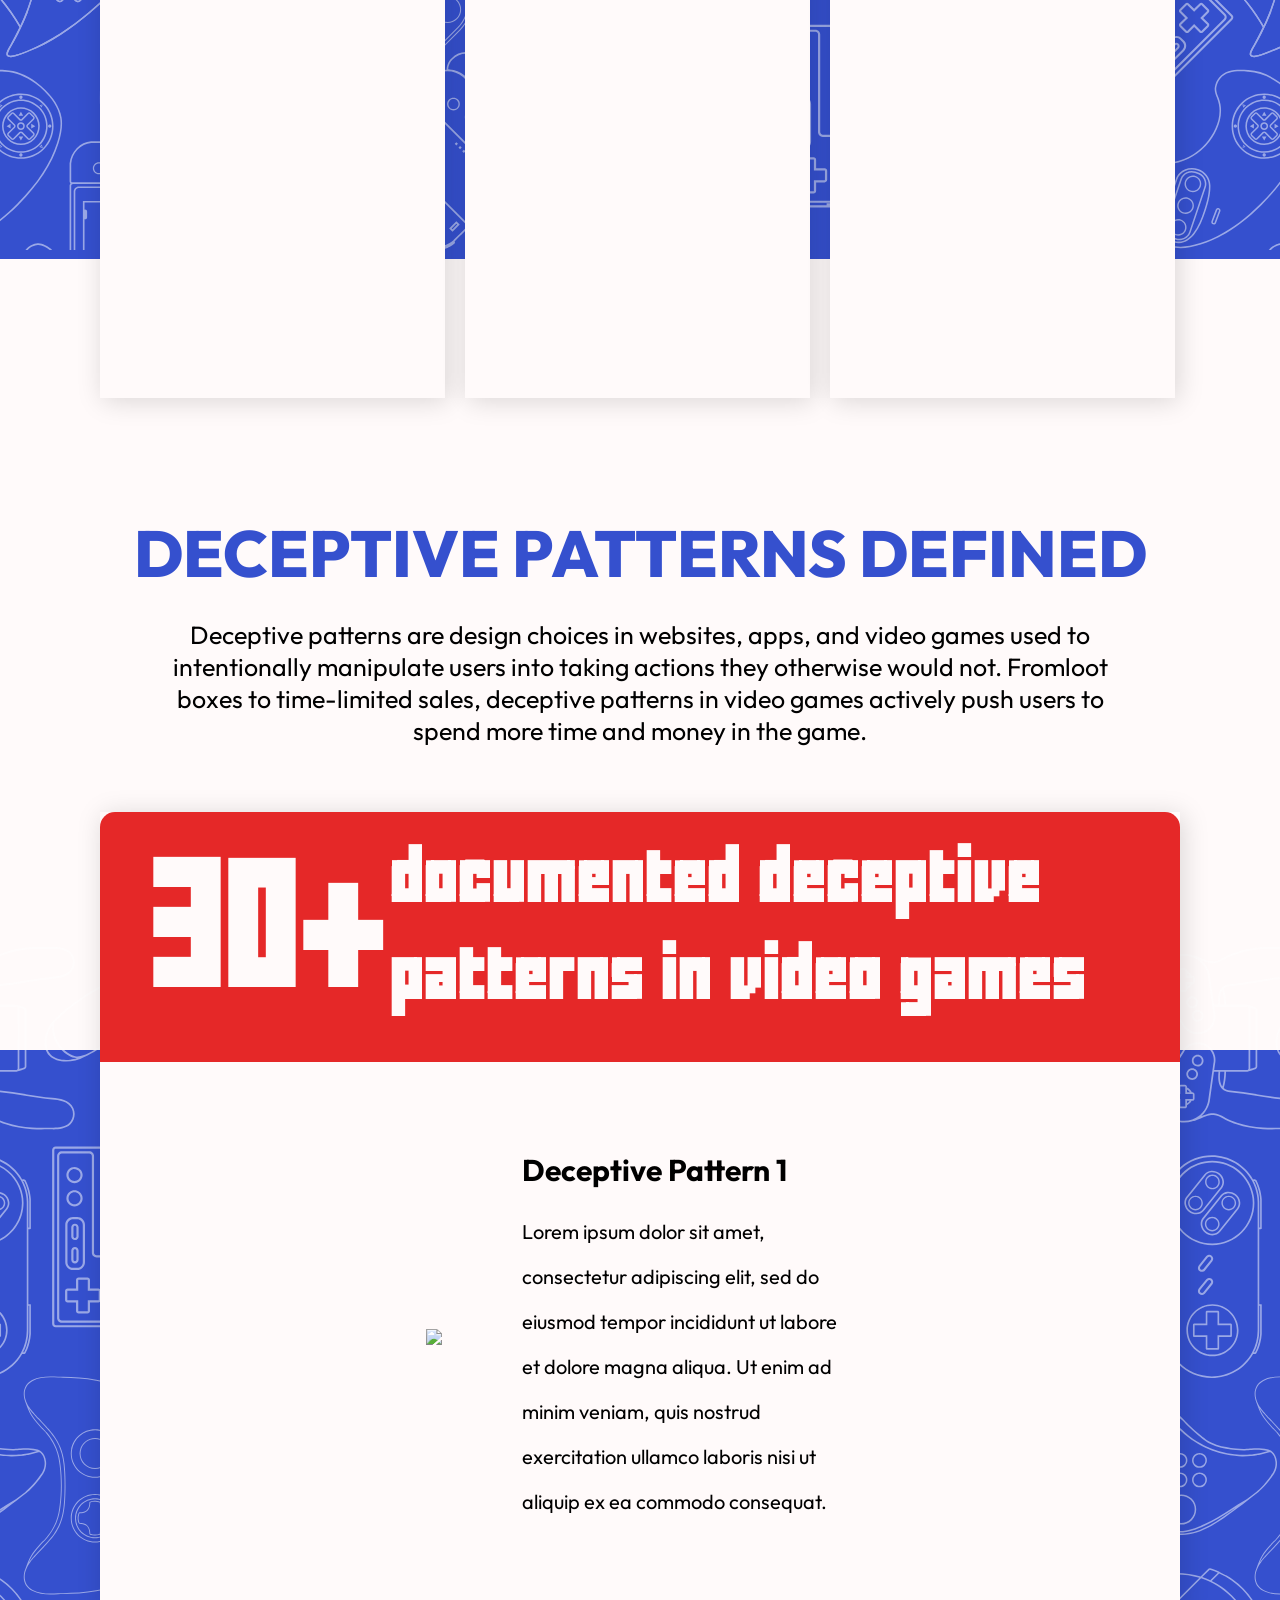
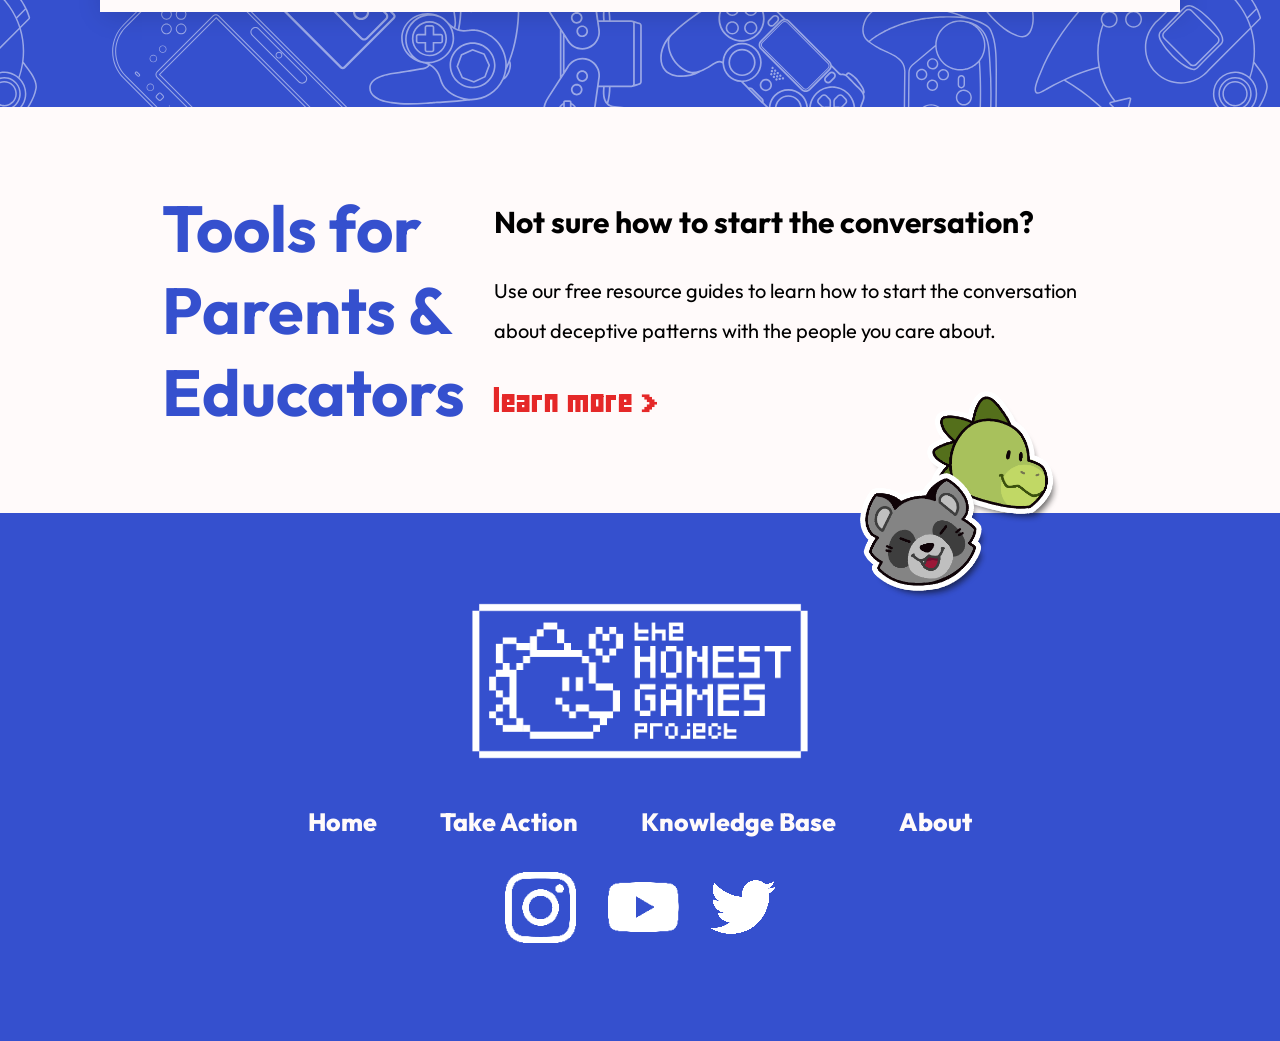
==== commit 6e0836c8: "Homepage / Site structure Updated homepage. Added accessibility labels to nav. Set up pages other pa" ====
--- a/Honest-Games-Site/index.html
+++ b/Honest-Games-Site/index.html
@@ -1,10 +1,18 @@
 <!doctype html>
 <html lang="en">
     <head>
-        <meta charset="utf-8" />
-        <title>Honest Games Project</title>
-        <meta name="author" content="" />
-        <meta name="description" content="" />
+        <title>The Honest Games Project</title>
+        <meta name="title" content="The Honest Games Project" />
+        <meta
+            name="description"
+            content=" Let’s create a world of fun and fair games together - leave the manipulative marketing behind and support honest play. " />
+        <meta name="keywords" content="deceptive patterns, video games, consumer protection, education" />
+        <meta http-equiv="Content-Type" content="text/html; charset=utf-8" />
+        <meta name="language" content="English" />
+        <!--ROBOTS-->
+        <!--<meta name="robots" content="index, follow" />-->
+        <!--<meta name="revisit-after" content="30 days" />-->
+
         <meta name="viewport" content="width=device-width, initial-scale=1" />
 
         <link href="style/global-styles.css" rel="stylesheet" />
@@ -24,7 +32,7 @@
                     </svg>
                 </button>
             </div>
-            <nav id="main-nav">
+            <nav id="main-nav" aria-label="Main menu">
                 <ul>
                     <li><a href="index.html">Home</a></li>
                     <li><a href="index.html">Take Action</a></li>
@@ -52,7 +60,7 @@
                         Let’s create a world of fun and fair games together - leave the manipulative marketing behind
                         and support honest play.
                     </p>
-                    <p class="lowerCase">Keep scrolling &#62;</p>
+                    <p class="lowerCase">Keep scrolling<span> &#62;</span></p>
                 </div>
             </div>
 
@@ -62,34 +70,39 @@
                     <h2 class="upperCase">Take Action</h2>
                     <div id="takeAction3up">
                         <!-- Take Action Info Box 1-->
-                        <div class="takeAction3upBox">
-                            <h3>Get Informed</h3>
-                            <p>
-                                Modern video games are using shady sales tactics to separate people from their
-                                hard-earned money.
-                            </p>
-                            <img src="https://placehold.co/350x330" />
-                        </div>
+                        <a href="index.html">
+                            <div class="takeAction3upBox">
+                                <h3>Get Informed</h3>
+                                <p>
+                                    Modern video games are using shady sales tactics to separate people from their
+                                    hard-earned money.
+                                </p>
+                                <img src="https://placehold.co/350x330" />
+                            </div>
+                        </a>
 
                         <!--Take Action Info Box 2-->
-                        <div class="takeAction3upBox">
-                            <h3>Test your Game</h3>
-                            <p>
-                                Use the deceptive patterns calculator tool to discover if the games you love are subtly
-                                pushing you to spend more money.
-                            </p>
-                            <img src="https://placehold.co/350x330" />
-                        </div>
+                        <a href="index.html">
+                            <div class="takeAction3upBox">
+                                <h3>Test your Game</h3>
+                                <p>
+                                    Use the deceptive patterns calculator tool to discover if the games you love are
+                                    subtly pushing you to spend more money.
+                                </p>
+                                <img src="https://placehold.co/350x330" /></div
+                        ></a>
 
                         <!-- Take Action Info Box 3-->
-                        <div class="takeAction3upBox">
-                            <h3>Spread the Word</h3>
-                            <p>
-                                Don’t let your friends and family fall for the same traps. Learn the signs and start the
-                                conversation. Share these resources with friends.
-                            </p>
-                            <img src="https://placehold.co/350x330" />
-                        </div>
+                        <a href="index.html">
+                            <div class="takeAction3upBox">
+                                <h3>Spread the Word</h3>
+                                <p>
+                                    Don’t let your friends and family fall for the same traps. Learn the signs and start
+                                    the conversation. Share these resources with friends.
+                                </p>
+                                <img src="https://placehold.co/350x330" />
+                            </div>
+                        </a>
                     </div>
                 </div>
             </div>
--- a/Honest-Games-Site/style/global-styles.css
+++ b/Honest-Games-Site/style/global-styles.css
@@ -37,6 +37,7 @@
 
 /*Reset all margin and padding*/
 * {
+    box-sizing: border-box;
     margin: 0;
     padding: 0;
 }
@@ -83,17 +84,17 @@
 /*General Links*/
 a {
     text-decoration: none;
-    color: var(--linkColor);
+    /*color: inherit;*/
 }
 
 /*Notifcation Bar*/
 #notifBar {
     width: 100%;
-    font-size: var(--bodyCopyHeadline);
+    font-size: 2rem;
     background-color: greenyellow;
     text-align: center;
-    padding: 20px;
-    /*position: fixed;*/
+    padding: 10px;
+    /*position: fixed ;*/
 }
 
 /*General Navigation*/
@@ -173,7 +174,8 @@
     top: -25px;
 }
 
-header li a:hover {
+header li a:hover,
+header li a:focus {
     text-decoration-color: var(--mainBrandColor);
     text-decoration-thickness: 0.5rem;
 }
@@ -194,6 +196,10 @@
 }
 #footerLogo {
     max-width: 356px;
+    transition: transform 0.5s;
+}
+#footerLogo:hover {
+    transform: scale(1.03);
 }
 
 footer nav ul {
@@ -220,7 +226,8 @@
     top: -25px;
 }
 
-footer nav li a:hover {
+footer nav li a:hover,
+footer nav li a:focus {
     text-decoration: underline;
     text-decoration-thickness: 0.5rem;
 }
@@ -239,6 +246,11 @@
 
 #footerSocialMedia img {
     max-width: 71px;
+    transition: transform 0.5s;
+}
+
+#footerSocialMedia img:hover {
+    transform: scale(1.05);
 }
 
 /*Media Query for 1200px and less*/
@@ -260,18 +272,42 @@
     }
     header nav {
         display: none;
+        padding: 2em;
+        background-color: rgba(255, 250, 250, 0.8);
     }
     header nav ul {
         flex-direction: column;
         gap: 2rem;
         margin: auto;
     }
-    /*removes image*/
+    /*removes logo image*/
     header nav ul li:nth-child(3) {
         display: none;
     }
+    header nav ul li:nth-child(1) {
+        animation-delay: 100ms;
+    }
+    header nav ul li:nth-child(2) {
+        animation-delay: 150ms;
+    }
+    header nav ul li:nth-child(3) {
+        animation-delay: 200ms;
+    }
+    header nav ul li:nth-child(4) {
+        animation-delay: 250ms;
+    }
+    header nav ul li:nth-child(5) {
+        animation-delay: 300ms;
+    }
+
     footer nav ul {
         flex-direction: column;
         gap: 2rem;
     }
 }
+
+@media only screen and (max-width: 600px) {
+    #mobileBar {
+        margin: 3% 5%;
+    }
+}
--- a/Honest-Games-Site/style/homepage-style.css
+++ b/Honest-Games-Site/style/homepage-style.css
@@ -45,7 +45,24 @@
     font-family: var(--accentFont);
     color: var(--triggerBrandColor);
     font-size: var(--mainCTA);
-}
+    animation: pulsate 3s ease-in-out infinite both;
+}
+
+@keyframes pulsate {
+    0% {
+        -webkit-transform: scale(1);
+        transform: scale(1);
+    }
+    50% {
+        -webkit-transform: scale(0.95);
+        transform: scale(0.95);
+    }
+    100% {
+        -webkit-transform: scale(1);
+        transform: scale(1);
+    }
+}
+
 #mobileHero {
     display: none;
 }
@@ -92,14 +109,25 @@
     gap: 20px;
     margin-top: 60px;
 }
+
 .takeAction3upBox {
     display: flex;
+    position: relative;
     flex-direction: column;
     max-width: 345px;
     box-shadow: 3px 3px 25px 0 rgba(0, 0, 0, 0.15);
     min-height: 650px;
     background-color: var(--secondaryBrandColor);
 }
+#takeAction3up a {
+    position: relative;
+    transition: transform 250ms;
+    color: var(--copyColor);
+}
+#takeAction3up a:hover {
+    transform: scale(1.025);
+}
+
 /*Makes the image display first and the text diplay second. Makes for a better reading order for screen readers.*/
 .takeAction3upBox :nth-child(1),
 .takeAction3upBox :nth-child(2) {
@@ -256,6 +284,7 @@
     /*Hero Module*/
     #hero {
         background-size: 65%;
+        min-height: 105vh;
         /*background-position: bottom center;*/
     }
     #desktopHero {
@@ -360,6 +389,9 @@
     }
 }
 @media only screen and (max-width: 600px) {
+    h2 {
+        font-size: 4rem;
+    }
     #hero {
         padding-bottom: 40%;
         background-position: bottom right;
@@ -369,4 +401,19 @@
         padding-left: 0;
         margin: auto;
     }
-}
+    #deceptivePatternsModule > h2:first-child {
+        padding: 0 5%;
+    }
+    #deceptivePatternsModuleIntroText {
+        font-size: 2rem;
+    }
+    #DeceptivePatternsInfoContainerHeader h2 {
+        padding: 0.5rem 0;
+    }
+    #DeceptivePatternsInfoContainerHeader h2 > span:first-child {
+        font-size: 6rem;
+    }
+    #educatorModule {
+        margin: 80px auto 100px auto;
+    }
+}
